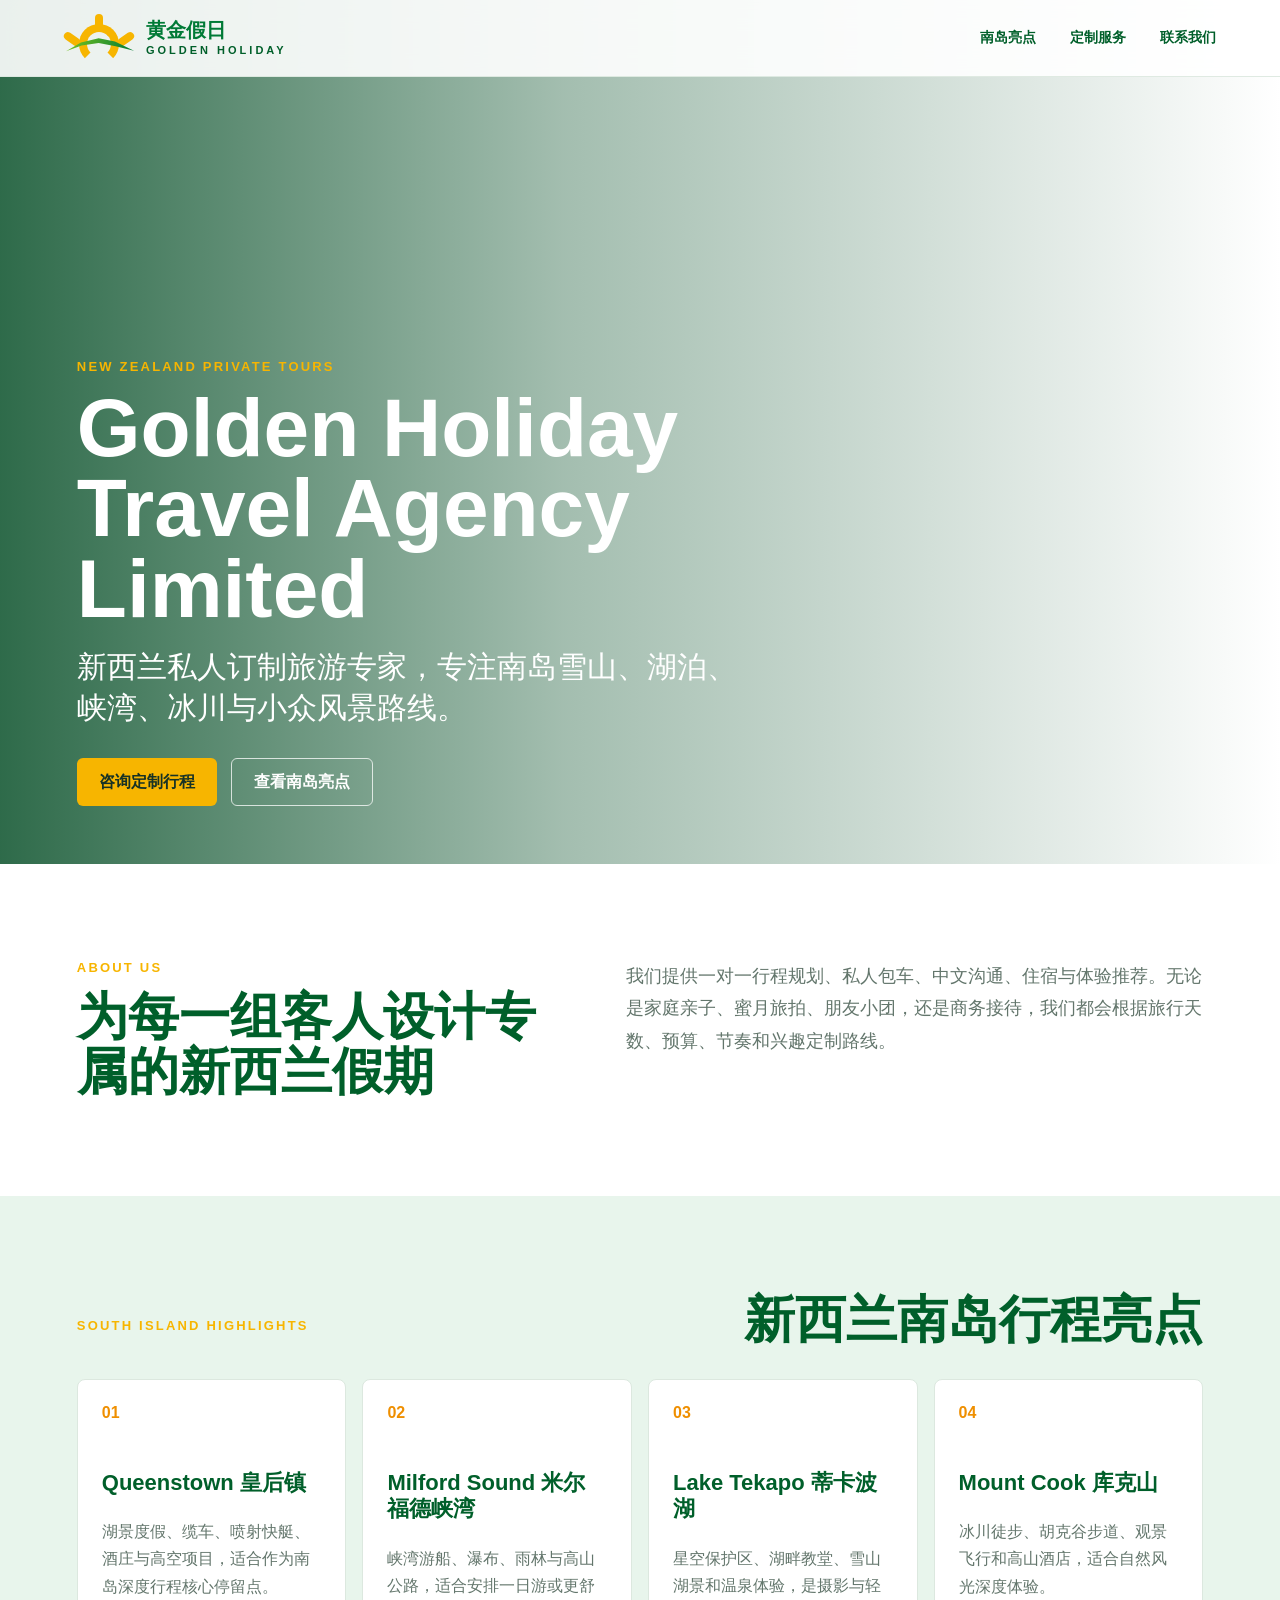
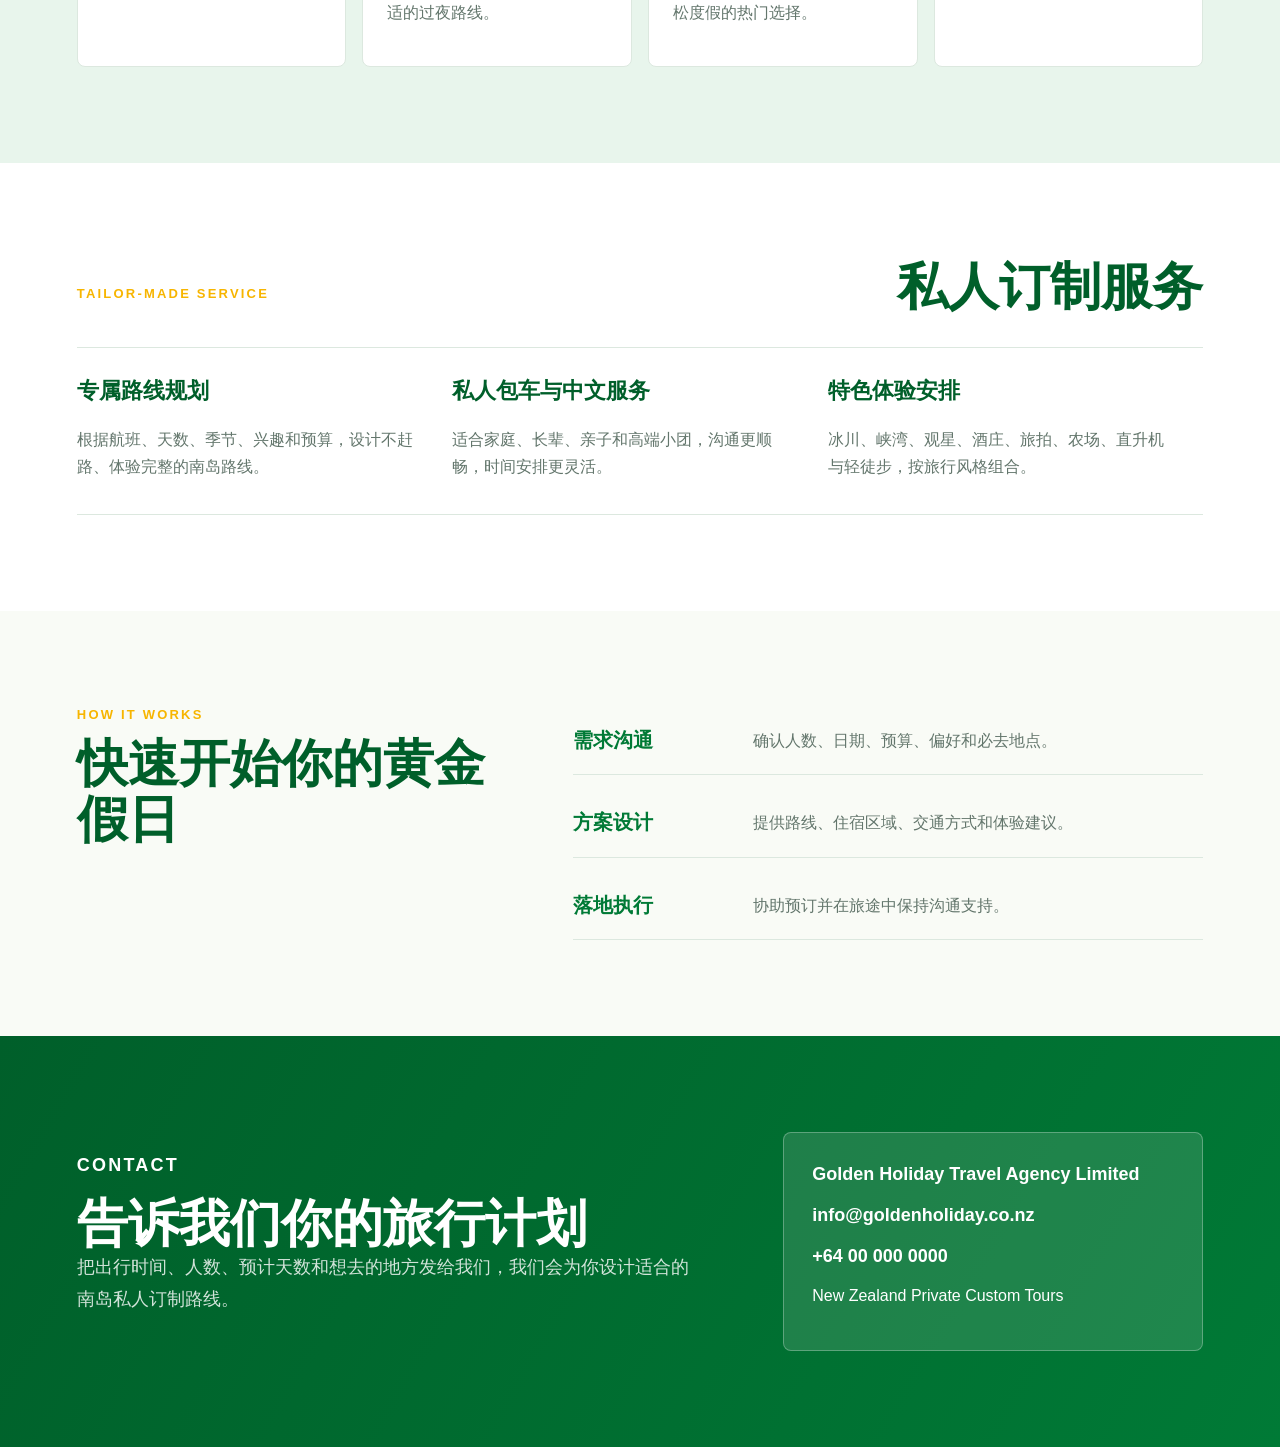
==== index.html @ 21613fe5 "Add Golden Holiday landing page" ====
<!doctype html>
<html lang="zh-CN">
<head>
  <meta charset="utf-8">
  <meta name="viewport" content="width=device-width, initial-scale=1">
  <title>Golden Holiday Travel Agency Limited | 新西兰私人订制旅游</title>
  <meta name="description" content="Golden Holiday Travel Agency Limited 提供新西兰私人订制旅游服务，专注南岛深度行程、家庭度假、蜜月旅拍和高端小团体验。">
  <link rel="preconnect" href="https://images.unsplash.com">
  <link rel="stylesheet" href="styles.css">
</head>
<body>
  <header class="site-header">
    <a class="brand" href="#top" aria-label="Golden Holiday 首页">
      <span class="brand-mark" aria-hidden="true">
        <span class="sun"></span>
        <span class="ray ray-1"></span>
        <span class="ray ray-2"></span>
        <span class="ray ray-3"></span>
        <span class="ridge"></span>
      </span>
      <span>
        <strong>黄金假日</strong>
        <small>Golden Holiday</small>
      </span>
    </a>
    <nav aria-label="主要导航">
      <a href="#routes">南岛亮点</a>
      <a href="#services">定制服务</a>
      <a href="#contact">联系我们</a>
    </nav>
  </header>

  <main id="top">
    <section class="hero">
      <div class="hero-media" role="img" aria-label="新西兰南岛湖泊、雪山和公路风景"></div>
      <div class="hero-copy">
        <p class="eyebrow">New Zealand Private Tours</p>
        <h1>Golden Holiday Travel Agency Limited</h1>
        <p class="lead">新西兰私人订制旅游专家，专注南岛雪山、湖泊、峡湾、冰川与小众风景路线。</p>
        <div class="hero-actions">
          <a class="button primary" href="#contact">咨询定制行程</a>
          <a class="button ghost" href="#routes">查看南岛亮点</a>
        </div>
      </div>
    </section>

    <section class="intro" aria-label="公司简介">
      <div>
        <p class="section-label">About Us</p>
        <h2>为每一组客人设计专属的新西兰假期</h2>
      </div>
      <p>我们提供一对一行程规划、私人包车、中文沟通、住宿与体验推荐。无论是家庭亲子、蜜月旅拍、朋友小团，还是商务接待，我们都会根据旅行天数、预算、节奏和兴趣定制路线。</p>
    </section>

    <section id="routes" class="feature-band">
      <div class="section-heading">
        <p class="section-label">South Island Highlights</p>
        <h2>新西兰南岛行程亮点</h2>
      </div>
      <div class="route-grid">
        <article class="route-card">
          <span>01</span>
          <h3>Queenstown 皇后镇</h3>
          <p>湖景度假、缆车、喷射快艇、酒庄与高空项目，适合作为南岛深度行程核心停留点。</p>
        </article>
        <article class="route-card">
          <span>02</span>
          <h3>Milford Sound 米尔福德峡湾</h3>
          <p>峡湾游船、瀑布、雨林与高山公路，适合安排一日游或更舒适的过夜路线。</p>
        </article>
        <article class="route-card">
          <span>03</span>
          <h3>Lake Tekapo 蒂卡波湖</h3>
          <p>星空保护区、湖畔教堂、雪山湖景和温泉体验，是摄影与轻松度假的热门选择。</p>
        </article>
        <article class="route-card">
          <span>04</span>
          <h3>Mount Cook 库克山</h3>
          <p>冰川徒步、胡克谷步道、观景飞行和高山酒店，适合自然风光深度体验。</p>
        </article>
      </div>
    </section>

    <section id="services" class="services">
      <div class="section-heading">
        <p class="section-label">Tailor-Made Service</p>
        <h2>私人订制服务</h2>
      </div>
      <div class="service-list">
        <div>
          <h3>专属路线规划</h3>
          <p>根据航班、天数、季节、兴趣和预算，设计不赶路、体验完整的南岛路线。</p>
        </div>
        <div>
          <h3>私人包车与中文服务</h3>
          <p>适合家庭、长辈、亲子和高端小团，沟通更顺畅，时间安排更灵活。</p>
        </div>
        <div>
          <h3>特色体验安排</h3>
          <p>冰川、峡湾、观星、酒庄、旅拍、农场、直升机与轻徒步，按旅行风格组合。</p>
        </div>
      </div>
    </section>

    <section class="process" aria-label="定制流程">
      <div class="process-copy">
        <p class="section-label">How It Works</p>
        <h2>快速开始你的黄金假日</h2>
      </div>
      <ol>
        <li><strong>需求沟通</strong><span>确认人数、日期、预算、偏好和必去地点。</span></li>
        <li><strong>方案设计</strong><span>提供路线、住宿区域、交通方式和体验建议。</span></li>
        <li><strong>落地执行</strong><span>协助预订并在旅途中保持沟通支持。</span></li>
      </ol>
    </section>

    <section id="contact" class="contact">
      <div>
        <p class="section-label">Contact</p>
        <h2>告诉我们你的旅行计划</h2>
        <p>把出行时间、人数、预计天数和想去的地方发给我们，我们会为你设计适合的南岛私人订制路线。</p>
      </div>
      <div class="contact-panel">
        <p><strong>Golden Holiday Travel Agency Limited</strong></p>
        <a href="mailto:info@goldenholiday.co.nz">info@goldenholiday.co.nz</a>
        <a href="tel:+64000000000">+64 00 000 0000</a>
        <span>New Zealand Private Custom Tours</span>
      </div>
    </section>
  </main>
</body>
</html>
---- styles.css ----
:root {
  --green: #007a36;
  --green-deep: #005f2a;
  --green-soft: #e8f5ec;
  --gold: #f7b500;
  --gold-deep: #ef8f00;
  --ink: #173225;
  --muted: #63766c;
  --line: #dce8df;
  --paper: #ffffff;
}

* {
  box-sizing: border-box;
}

html {
  scroll-behavior: smooth;
}

body {
  margin: 0;
  color: var(--ink);
  font-family: Arial, "PingFang SC", "Microsoft YaHei", sans-serif;
  background: var(--paper);
}

a {
  color: inherit;
  text-decoration: none;
}

.site-header {
  position: fixed;
  top: 0;
  left: 0;
  right: 0;
  z-index: 10;
  display: flex;
  align-items: center;
  justify-content: space-between;
  gap: 24px;
  padding: 14px clamp(18px, 5vw, 72px);
  background: rgba(255, 255, 255, 0.9);
  border-bottom: 1px solid rgba(220, 232, 223, 0.9);
  backdrop-filter: blur(14px);
}

.brand {
  display: flex;
  align-items: center;
  gap: 12px;
  min-width: 0;
}

.brand strong {
  display: block;
  color: var(--green);
  font-size: 20px;
  line-height: 1;
  white-space: nowrap;
}

.brand small {
  display: block;
  margin-top: 4px;
  color: var(--green-deep);
  font-size: 11px;
  font-weight: 700;
  letter-spacing: 3px;
  text-transform: uppercase;
}

.brand-mark {
  position: relative;
  display: block;
  width: 70px;
  height: 48px;
  flex: 0 0 auto;
}

.sun {
  position: absolute;
  left: 15px;
  top: 10px;
  width: 40px;
  height: 40px;
  border: 8px solid var(--gold);
  border-bottom-color: transparent;
  border-radius: 50%;
}

.ray {
  position: absolute;
  width: 8px;
  height: 18px;
  background: var(--gold);
  border-radius: 999px;
}

.ray-1 {
  left: 31px;
  top: 0;
}

.ray-2 {
  left: 4px;
  top: 16px;
  transform: rotate(-55deg);
}

.ray-3 {
  right: 4px;
  top: 16px;
  transform: rotate(55deg);
}

.ridge {
  position: absolute;
  left: 2px;
  right: 0;
  bottom: 9px;
  height: 18px;
  background: linear-gradient(105deg, #7bc51f, var(--green));
  clip-path: polygon(0 90%, 22% 42%, 48% 18%, 72% 36%, 100% 88%, 73% 62%, 48% 45%, 23% 58%);
}

nav {
  display: flex;
  align-items: center;
  gap: clamp(12px, 3vw, 34px);
  color: var(--green-deep);
  font-size: 14px;
  font-weight: 700;
}

.hero {
  position: relative;
  min-height: 96vh;
  display: grid;
  align-items: end;
  padding: 120px clamp(20px, 6vw, 80px) 58px;
  overflow: hidden;
}

.hero-media {
  position: absolute;
  inset: 0;
  background:
    linear-gradient(90deg, rgba(0, 74, 34, 0.82), rgba(0, 74, 34, 0.36) 44%, rgba(255, 255, 255, 0.05)),
    url("https://images.unsplash.com/photo-1507699622108-4be3abd695ad?auto=format&fit=crop&w=2200&q=85") center / cover;
}

.hero-copy {
  position: relative;
  max-width: 760px;
  color: #fff;
}

.eyebrow,
.section-label {
  margin: 0 0 14px;
  color: var(--gold);
  font-size: 13px;
  font-weight: 800;
  letter-spacing: 2.2px;
  text-transform: uppercase;
}

h1,
h2,
h3,
p {
  margin-top: 0;
}

h1 {
  max-width: 720px;
  margin-bottom: 18px;
  font-size: clamp(42px, 7vw, 82px);
  line-height: 0.98;
}

.lead {
  max-width: 660px;
  margin-bottom: 30px;
  font-size: clamp(20px, 2.6vw, 30px);
  line-height: 1.35;
}

.hero-actions {
  display: flex;
  flex-wrap: wrap;
  gap: 14px;
}

.button {
  display: inline-flex;
  align-items: center;
  justify-content: center;
  min-height: 48px;
  padding: 0 22px;
  border-radius: 6px;
  font-weight: 800;
}

.button.primary {
  background: var(--gold);
  color: #173225;
}

.button.ghost {
  color: #fff;
  border: 1px solid rgba(255, 255, 255, 0.75);
}

.intro,
.feature-band,
.services,
.process,
.contact {
  padding: clamp(54px, 8vw, 96px) clamp(20px, 6vw, 80px);
}

.intro {
  display: grid;
  grid-template-columns: minmax(260px, 0.9fr) minmax(280px, 1.1fr);
  gap: clamp(28px, 6vw, 80px);
  align-items: start;
}

h2 {
  margin-bottom: 0;
  color: var(--green-deep);
  font-size: clamp(30px, 4vw, 52px);
  line-height: 1.08;
}

.intro p:last-child,
.contact p {
  color: var(--muted);
  font-size: 18px;
  line-height: 1.8;
}

.feature-band {
  background: var(--green-soft);
}

.section-heading {
  display: flex;
  justify-content: space-between;
  align-items: end;
  gap: 24px;
  margin-bottom: 32px;
}

.route-grid {
  display: grid;
  grid-template-columns: repeat(4, minmax(0, 1fr));
  gap: 16px;
}

.route-card {
  min-height: 280px;
  padding: 24px;
  border: 1px solid var(--line);
  border-radius: 8px;
  background: #fff;
}

.route-card span {
  display: inline-block;
  margin-bottom: 48px;
  color: var(--gold-deep);
  font-weight: 900;
}

.route-card h3,
.service-list h3 {
  color: var(--green-deep);
  font-size: 22px;
  line-height: 1.2;
}

.route-card p,
.service-list p,
.process span {
  color: var(--muted);
  line-height: 1.7;
}

.service-list {
  display: grid;
  grid-template-columns: repeat(3, minmax(0, 1fr));
  border-top: 1px solid var(--line);
}

.service-list > div {
  padding: 30px 28px 18px 0;
  border-bottom: 1px solid var(--line);
}

.process {
  display: grid;
  grid-template-columns: 0.8fr 1.2fr;
  gap: clamp(28px, 6vw, 80px);
  background: #f9fbf6;
}

.process ol {
  display: grid;
  gap: 14px;
  margin: 0;
  padding: 0;
  list-style: none;
}

.process li {
  display: grid;
  grid-template-columns: 160px 1fr;
  gap: 20px;
  padding: 20px 0;
  border-bottom: 1px solid var(--line);
}

.process strong {
  color: var(--green);
  font-size: 20px;
}

.contact {
  display: grid;
  grid-template-columns: 1fr minmax(280px, 420px);
  gap: clamp(28px, 6vw, 80px);
  align-items: center;
  color: #fff;
  background: linear-gradient(120deg, var(--green-deep), var(--green));
}

.contact h2,
.contact .section-label {
  color: #fff;
}

.contact p {
  color: rgba(255, 255, 255, 0.82);
}

.contact-panel {
  padding: 28px;
  border-radius: 8px;
  background: rgba(255, 255, 255, 0.12);
  border: 1px solid rgba(255, 255, 255, 0.28);
}

.contact-panel p,
.contact-panel a,
.contact-panel span {
  display: block;
  margin-bottom: 14px;
  color: #fff;
  line-height: 1.5;
}

.contact-panel a {
  font-size: 18px;
  font-weight: 800;
}

@media (max-width: 900px) {
  .site-header {
    align-items: flex-start;
  }

  nav {
    padding-top: 8px;
    font-size: 13px;
  }

  .intro,
  .process,
  .contact {
    grid-template-columns: 1fr;
  }

  .route-grid,
  .service-list {
    grid-template-columns: repeat(2, minmax(0, 1fr));
  }
}

@media (max-width: 640px) {
  .site-header {
    position: absolute;
    flex-direction: column;
    padding: 14px 18px;
  }

  nav {
    width: 100%;
    justify-content: space-between;
    gap: 8px;
  }

  .brand-mark {
    width: 58px;
    height: 42px;
  }

  .hero {
    min-height: 92vh;
    padding: 150px 20px 42px;
  }

  .hero-media {
    background-position: 58% center;
  }

  .route-grid,
  .service-list {
    grid-template-columns: 1fr;
  }

  .section-heading {
    display: block;
  }

  .route-card {
    min-height: 220px;
  }

  .route-card span {
    margin-bottom: 28px;
  }

  .process li {
    grid-template-columns: 1fr;
    gap: 8px;
  }
}
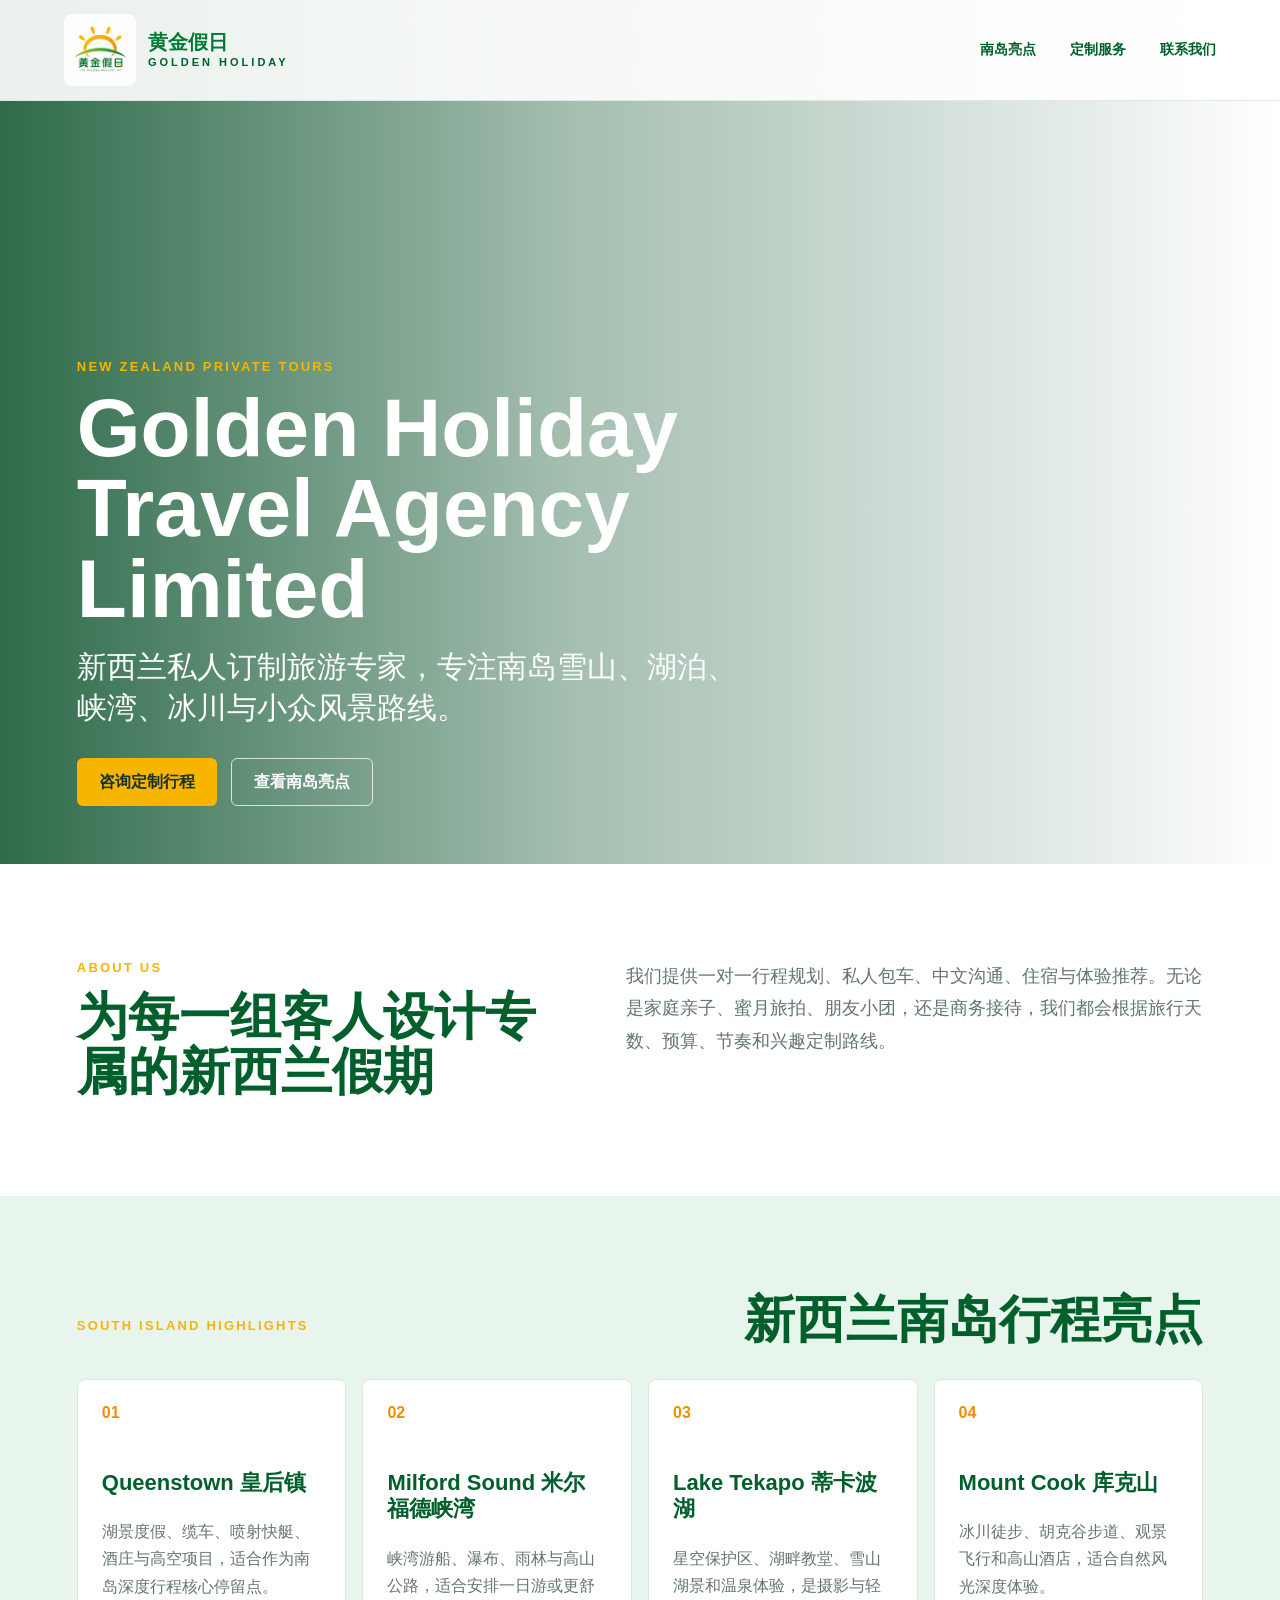
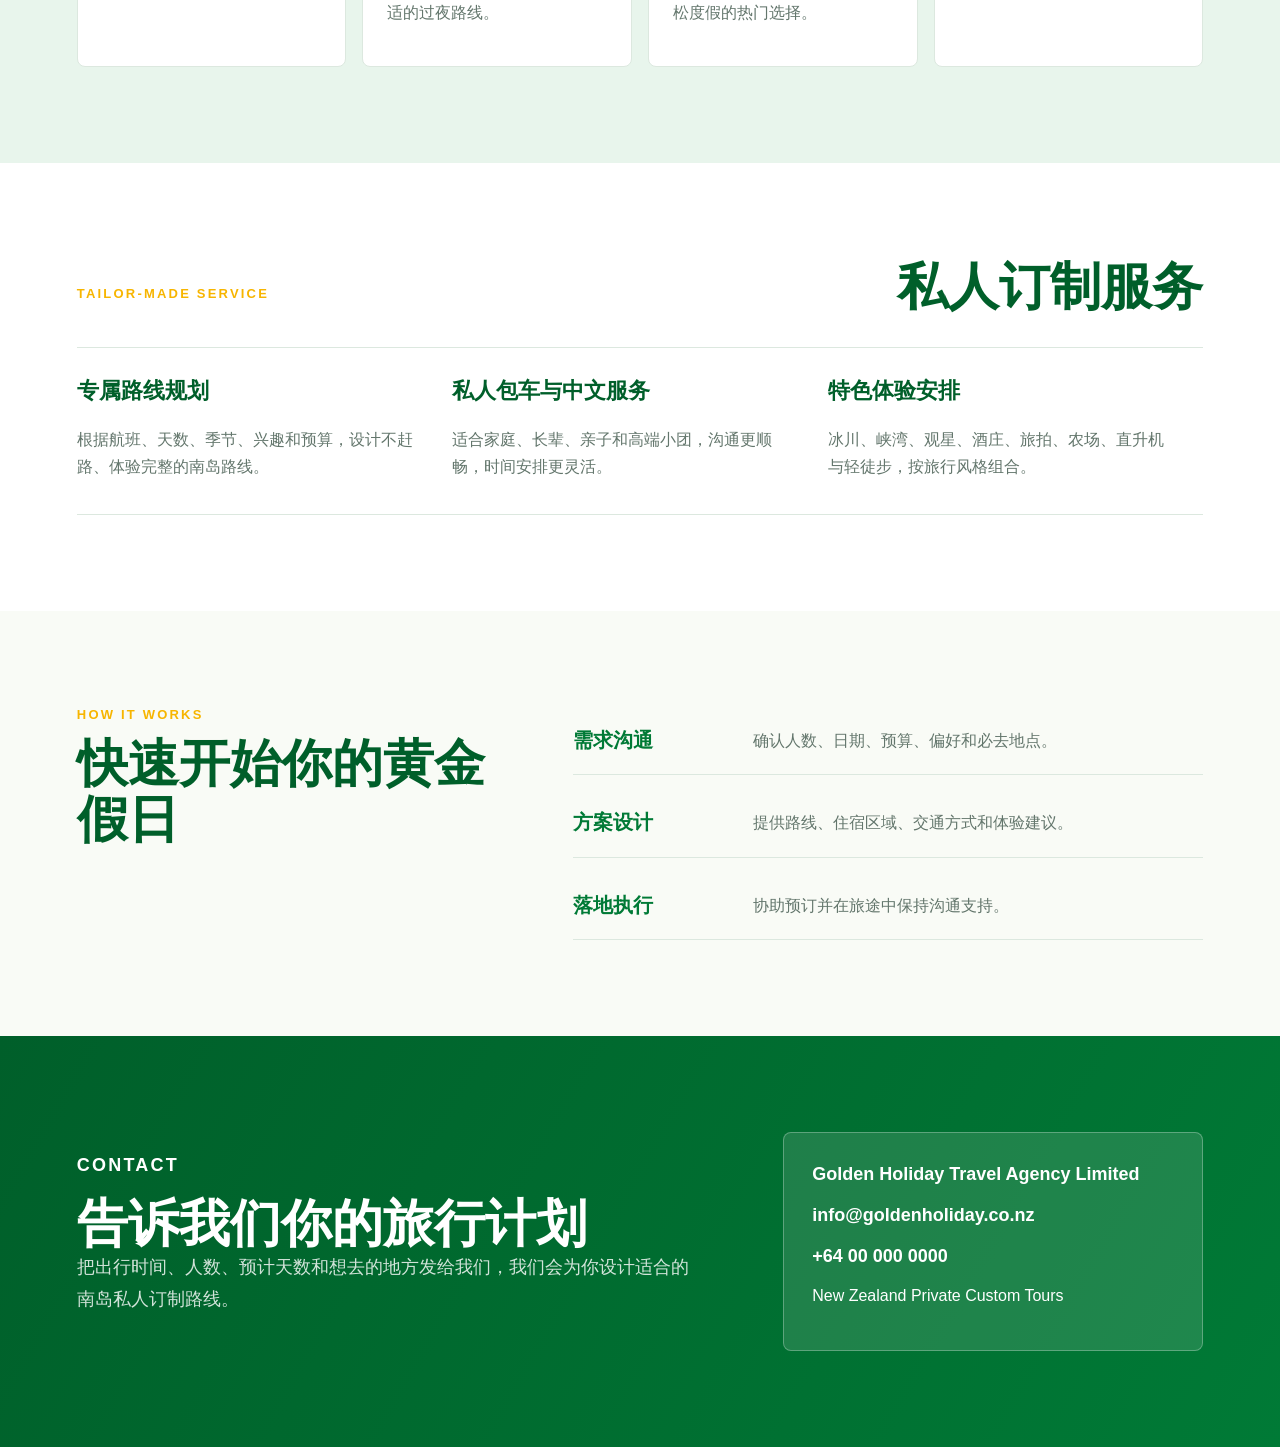
==== commit 5a69c13e: "Use provided Golden Holiday logo" ====
--- a/index.html
+++ b/index.html
@@ -11,13 +11,7 @@
 <body>
   <header class="site-header">
     <a class="brand" href="#top" aria-label="Golden Holiday 首页">
-      <span class="brand-mark" aria-hidden="true">
-        <span class="sun"></span>
-        <span class="ray ray-1"></span>
-        <span class="ray ray-2"></span>
-        <span class="ray ray-3"></span>
-        <span class="ridge"></span>
-      </span>
+      <img class="brand-logo" src="assets/golden-holiday-logo.png" alt="Golden Holiday 黄金假日 logo">
       <span>
         <strong>黄金假日</strong>
         <small>Golden Holiday</small>
--- a/styles.css
+++ b/styles.css
@@ -71,58 +71,13 @@
   text-transform: uppercase;
 }
 
-.brand-mark {
-  position: relative;
+.brand-logo {
   display: block;
-  width: 70px;
-  height: 48px;
+  width: 72px;
+  height: 72px;
   flex: 0 0 auto;
-}
-
-.sun {
-  position: absolute;
-  left: 15px;
-  top: 10px;
-  width: 40px;
-  height: 40px;
-  border: 8px solid var(--gold);
-  border-bottom-color: transparent;
-  border-radius: 50%;
-}
-
-.ray {
-  position: absolute;
-  width: 8px;
-  height: 18px;
-  background: var(--gold);
-  border-radius: 999px;
-}
-
-.ray-1 {
-  left: 31px;
-  top: 0;
-}
-
-.ray-2 {
-  left: 4px;
-  top: 16px;
-  transform: rotate(-55deg);
-}
-
-.ray-3 {
-  right: 4px;
-  top: 16px;
-  transform: rotate(55deg);
-}
-
-.ridge {
-  position: absolute;
-  left: 2px;
-  right: 0;
-  bottom: 9px;
-  height: 18px;
-  background: linear-gradient(105deg, #7bc51f, var(--green));
-  clip-path: polygon(0 90%, 22% 42%, 48% 18%, 72% 36%, 100% 88%, 73% 62%, 48% 45%, 23% 58%);
+  object-fit: contain;
+  border-radius: 8px;
 }
 
 nav {
@@ -403,9 +358,9 @@
     gap: 8px;
   }
 
-  .brand-mark {
-    width: 58px;
-    height: 42px;
+  .brand-logo {
+    width: 60px;
+    height: 60px;
   }
 
   .hero {
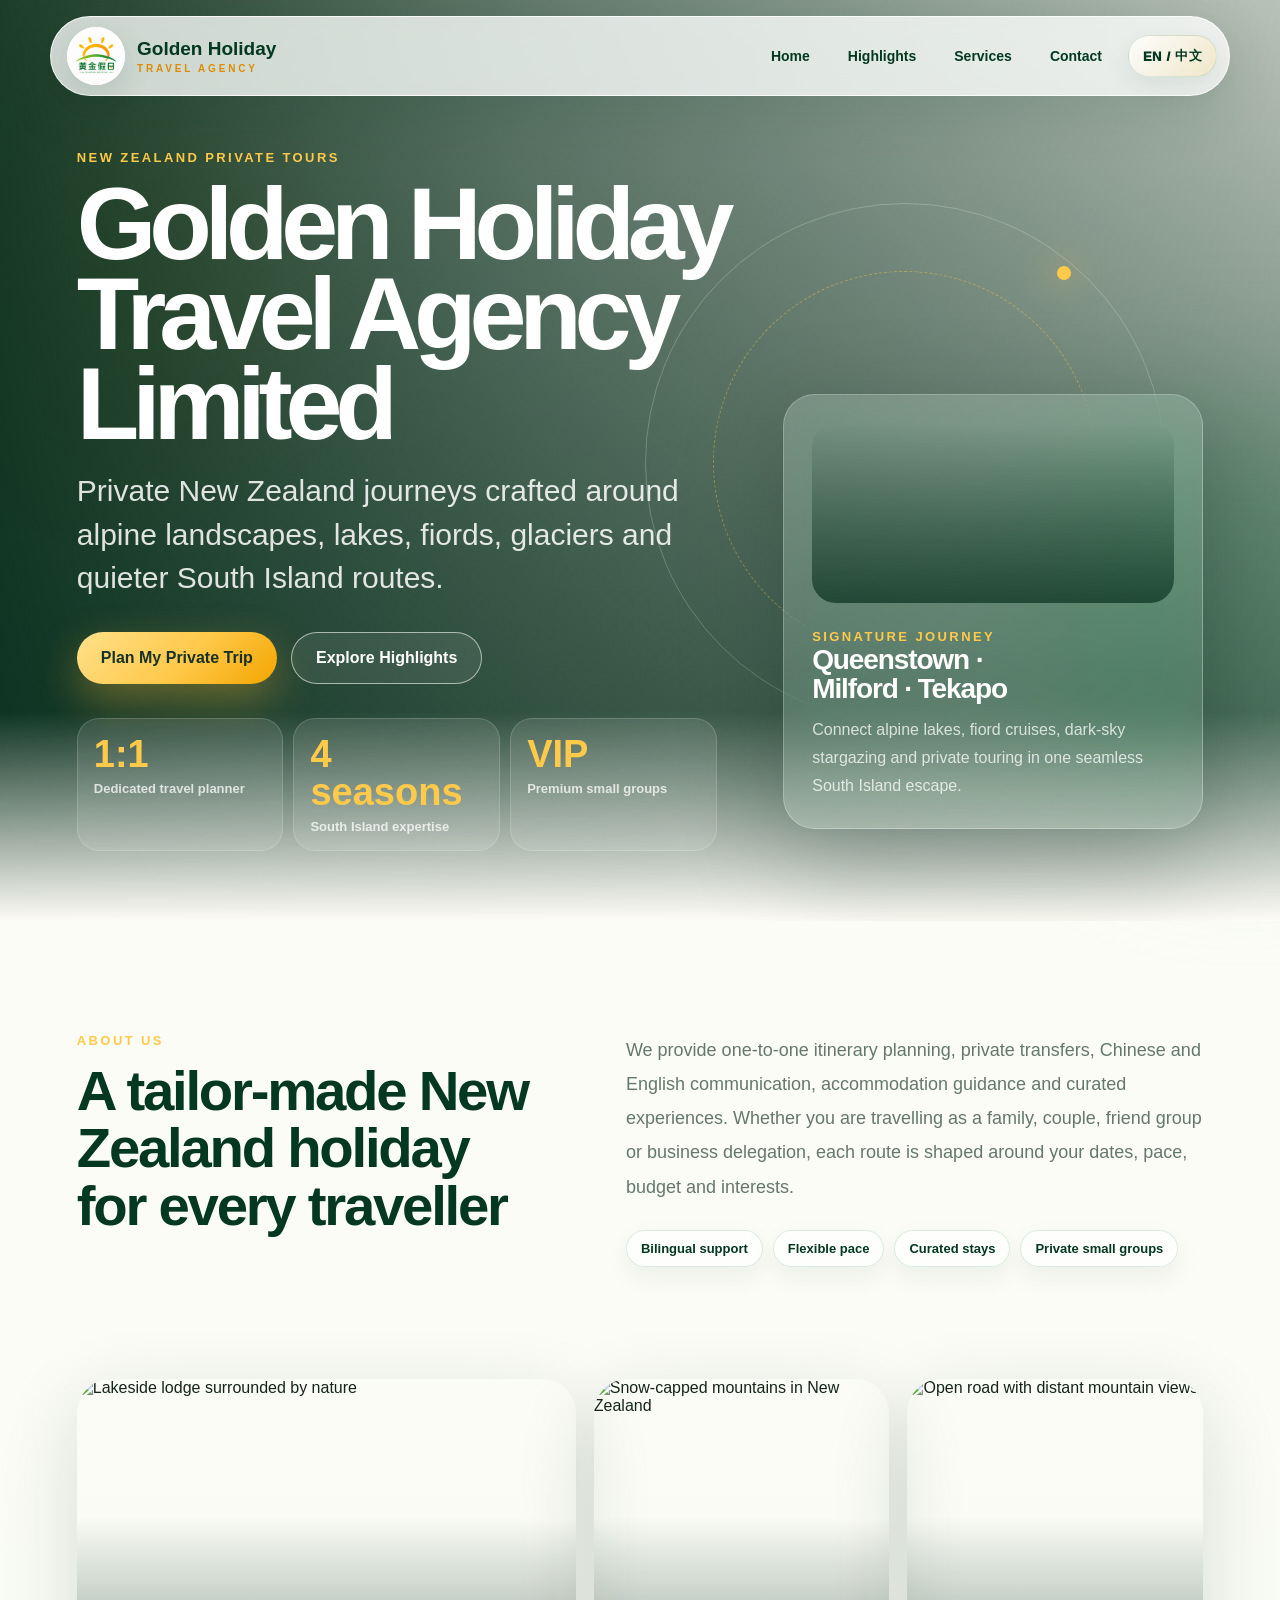
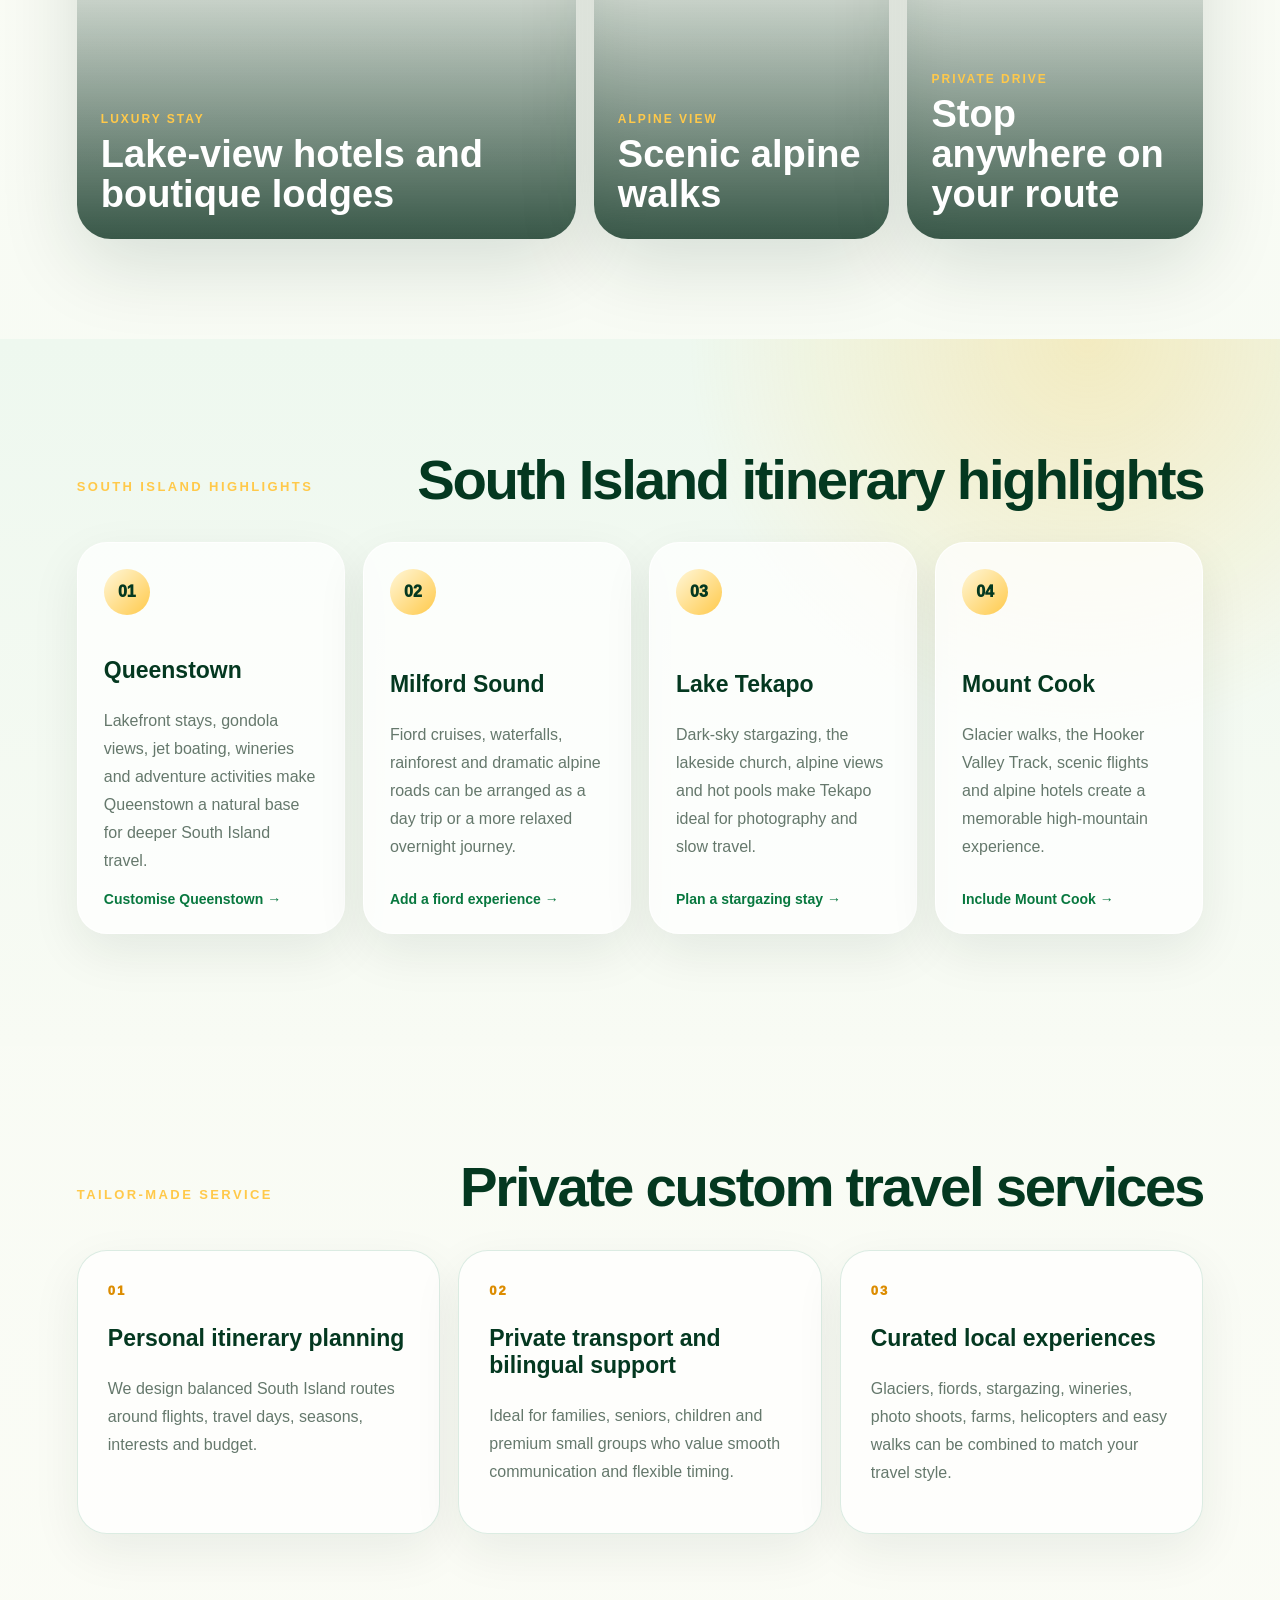
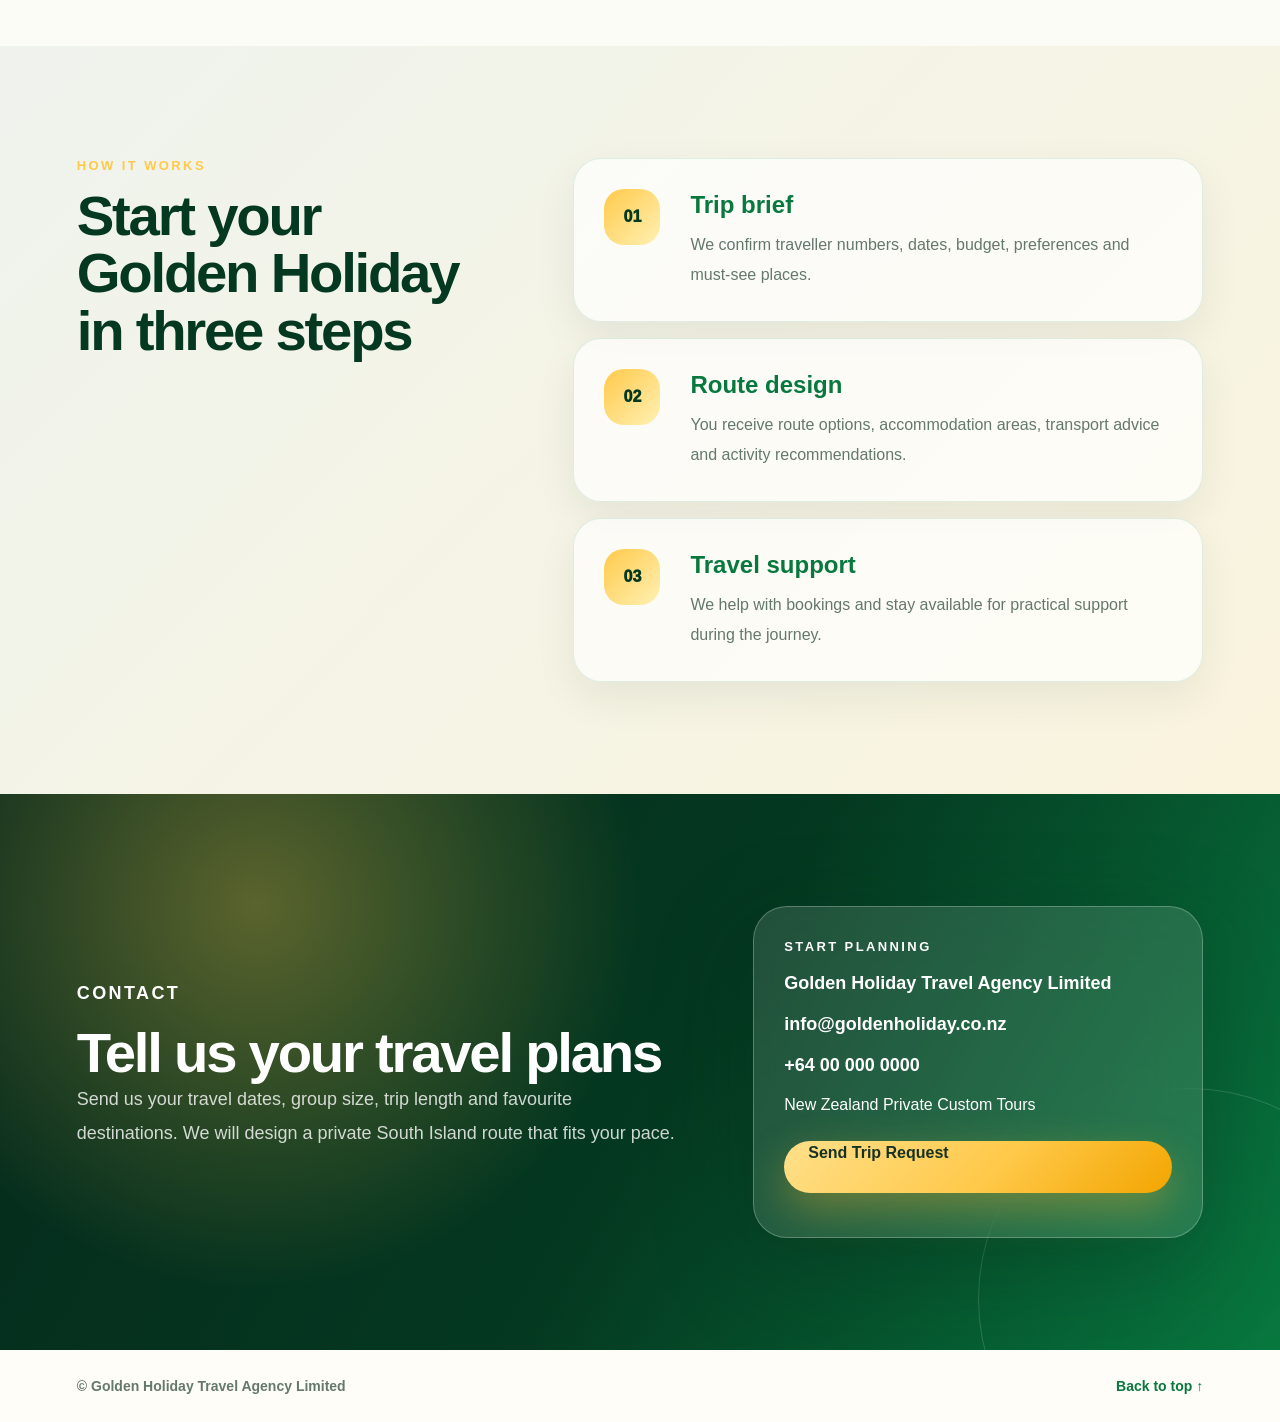
==== commit 21278205: "update: “全面更新" ====
--- a/index.html
+++ b/index.html
@@ -3,124 +3,194 @@
 <head>
   <meta charset="utf-8">
   <meta name="viewport" content="width=device-width, initial-scale=1">
-  <title>Golden Holiday Travel Agency Limited | 新西兰私人订制旅游</title>
-  <meta name="description" content="Golden Holiday Travel Agency Limited 提供新西兰私人订制旅游服务，专注南岛深度行程、家庭度假、蜜月旅拍和高端小团体验。">
+  <title data-i18n="meta.title">Golden Holiday Travel Agency Limited | 新西兰私人订制旅游</title>
+  <meta name="description" content="Golden Holiday Travel Agency Limited 提供新西兰私人订制旅游服务，专注南岛深度行程、家庭度假、蜜月旅拍和高端小团体验。" data-i18n-attr="content:meta.description">
   <link rel="preconnect" href="https://images.unsplash.com">
   <link rel="stylesheet" href="styles.css">
+  <script src="content.js" defer></script>
+  <script src="script.js" defer></script>
 </head>
 <body>
+  <div class="ambient ambient-one" aria-hidden="true"></div>
+  <div class="ambient ambient-two" aria-hidden="true"></div>
+
   <header class="site-header">
-    <a class="brand" href="#top" aria-label="Golden Holiday 首页">
-      <img class="brand-logo" src="assets/golden-holiday-logo.png" alt="Golden Holiday 黄金假日 logo">
+    <a class="brand" href="#top" aria-label="Golden Holiday 首页" data-i18n-attr="aria-label:brand.aria">
+      <img class="brand-logo" src="assets/golden-holiday-logo.png" alt="Golden Holiday 黄金假日 logo" data-media="logo" data-i18n-attr="alt:brand.logoAlt">
       <span>
-        <strong>黄金假日</strong>
-        <small>Golden Holiday</small>
+        <strong data-i18n="brand.nameZh">黄金假日</strong>
+        <small data-i18n="brand.nameEn">Golden Holiday</small>
       </span>
     </a>
-    <nav aria-label="主要导航">
-      <a href="#routes">南岛亮点</a>
-      <a href="#services">定制服务</a>
-      <a href="#contact">联系我们</a>
-    </nav>
+    <div class="header-actions">
+      <nav aria-label="主要导航" data-i18n-attr="aria-label:nav.aria">
+        <a href="#top" data-i18n="nav.home">首页</a>
+        <a href="#routes" data-i18n="nav.routes">南岛亮点</a>
+        <a href="#services" data-i18n="nav.services">定制服务</a>
+        <a href="#contact" data-i18n="nav.contact">联系我们</a>
+      </nav>
+      <button class="language-toggle" type="button" data-lang-toggle aria-label="Switch to English" data-i18n-attr="aria-label:language.toggleAria">
+        <span data-lang-current>中文</span>
+        <span aria-hidden="true">/</span>
+        <span data-lang-next>EN</span>
+      </button>
+    </div>
   </header>
 
   <main id="top">
     <section class="hero">
-      <div class="hero-media" role="img" aria-label="新西兰南岛湖泊、雪山和公路风景"></div>
+      <div class="hero-media" role="img" aria-label="新西兰南岛湖泊、雪山和公路风景" data-i18n-attr="aria-label:hero.mediaLabel"></div>
+      <div class="hero-orbit" aria-hidden="true"></div>
       <div class="hero-copy">
-        <p class="eyebrow">New Zealand Private Tours</p>
-        <h1>Golden Holiday Travel Agency Limited</h1>
-        <p class="lead">新西兰私人订制旅游专家，专注南岛雪山、湖泊、峡湾、冰川与小众风景路线。</p>
+        <p class="eyebrow" data-i18n="hero.eyebrow">New Zealand Private Tours</p>
+        <h1 data-i18n="hero.title">Golden Holiday Travel Agency Limited</h1>
+        <p class="lead" data-i18n="hero.lead">新西兰私人订制旅游专家，专注南岛雪山、湖泊、峡湾、冰川与小众风景路线。</p>
         <div class="hero-actions">
-          <a class="button primary" href="#contact">咨询定制行程</a>
-          <a class="button ghost" href="#routes">查看南岛亮点</a>
+          <a class="button primary" href="#contact" data-i18n="hero.primaryCta">咨询定制行程</a>
+          <a class="button ghost" href="#routes" data-i18n="hero.secondaryCta">查看南岛亮点</a>
+        </div>
+        <div class="hero-stats" aria-label="服务亮点数据" data-i18n-attr="aria-label:hero.statsLabel">
+          <div><strong data-i18n="hero.stats.0.value">1:1</strong><span data-i18n="hero.stats.0.label">专属行程顾问</span></div>
+          <div><strong data-i18n="hero.stats.1.value">4季</strong><span data-i18n="hero.stats.1.label">南岛深度玩法</span></div>
+          <div><strong data-i18n="hero.stats.2.value">VIP</strong><span data-i18n="hero.stats.2.label">高端小团体验</span></div>
+        </div>
+      </div>
+      <aside class="glass-card hero-card" aria-label="推荐路线卡片" data-i18n-attr="aria-label:hero.cardAria">
+        <span class="card-kicker" data-i18n="hero.cardKicker">Signature Journey</span>
+        <h2 data-i18n="hero.cardTitle">Queenstown · Milford · Tekapo</h2>
+        <p data-i18n="hero.cardText">雪山湖泊、峡湾游船、暗夜星空与私享包车，一次串联南岛经典与小众秘境。</p>
+      </aside>
+    </section>
+
+    <section class="intro" aria-label="公司简介" data-i18n-attr="aria-label:intro.aria">
+      <div>
+        <p class="section-label" data-i18n="intro.label">About Us</p>
+        <h2 data-i18n="intro.title">为每一组客人设计专属的新西兰假期</h2>
+      </div>
+      <div class="intro-copy">
+        <p data-i18n="intro.text">我们提供一对一行程规划、私人包车、中文沟通、住宿与体验推荐。无论是家庭亲子、蜜月旅拍、朋友小团，还是商务接待，我们都会根据旅行天数、预算、节奏和兴趣定制路线。</p>
+        <div class="trust-strip" aria-label="服务承诺" data-i18n-attr="aria-label:intro.trustAria">
+          <span data-i18n="intro.trust.0">中文沟通</span>
+          <span data-i18n="intro.trust.1">弹性节奏</span>
+          <span data-i18n="intro.trust.2">精选住宿</span>
+          <span data-i18n="intro.trust.3">私密小团</span>
         </div>
       </div>
     </section>
 
-    <section class="intro" aria-label="公司简介">
-      <div>
-        <p class="section-label">About Us</p>
-        <h2>为每一组客人设计专属的新西兰假期</h2>
-      </div>
-      <p>我们提供一对一行程规划、私人包车、中文沟通、住宿与体验推荐。无论是家庭亲子、蜜月旅拍、朋友小团，还是商务接待，我们都会根据旅行天数、预算、节奏和兴趣定制路线。</p>
+    <section class="showcase" aria-label="精选旅行体验" data-i18n-attr="aria-label:showcase.aria">
+      <article class="showcase-card large">
+        <img src="https://images.unsplash.com/photo-1500530855697-b586d89ba3ee?auto=format&fit=crop&w=1200&q=85" alt="湖边度假屋与自然风景" data-media="showcase1" data-i18n-attr="alt:showcase.items.0.alt">
+        <div>
+          <span data-i18n="showcase.items.0.label">Luxury Stay</span>
+          <h3 data-i18n="showcase.items.0.title">湖景酒店与精品 Lodge</h3>
+        </div>
+      </article>
+      <article class="showcase-card">
+        <img src="https://images.unsplash.com/photo-1464822759023-fed622ff2c3b?auto=format&fit=crop&w=900&q=85" alt="新西兰雪山风景" data-media="showcase2" data-i18n-attr="alt:showcase.items.1.alt">
+        <div>
+          <span data-i18n="showcase.items.1.label">Alpine View</span>
+          <h3 data-i18n="showcase.items.1.title">雪山轻徒步</h3>
+        </div>
+      </article>
+      <article class="showcase-card">
+        <img src="https://images.unsplash.com/photo-1500534314209-a25ddb2bd429?auto=format&fit=crop&w=900&q=85" alt="旅行公路和远方山景" data-media="showcase3" data-i18n-attr="alt:showcase.items.2.alt">
+        <div>
+          <span data-i18n="showcase.items.2.label">Private Drive</span>
+          <h3 data-i18n="showcase.items.2.title">包车自由停靠</h3>
+        </div>
+      </article>
     </section>
 
     <section id="routes" class="feature-band">
       <div class="section-heading">
-        <p class="section-label">South Island Highlights</p>
-        <h2>新西兰南岛行程亮点</h2>
+        <p class="section-label" data-i18n="routes.label">South Island Highlights</p>
+        <h2 data-i18n="routes.title">新西兰南岛行程亮点</h2>
       </div>
       <div class="route-grid">
         <article class="route-card">
           <span>01</span>
-          <h3>Queenstown 皇后镇</h3>
-          <p>湖景度假、缆车、喷射快艇、酒庄与高空项目，适合作为南岛深度行程核心停留点。</p>
+          <h3 data-i18n="routes.items.0.title">Queenstown 皇后镇</h3>
+          <p data-i18n="routes.items.0.text">湖景度假、缆车、喷射快艇、酒庄与高空项目，适合作为南岛深度行程核心停留点。</p>
+          <a href="#contact" data-i18n="routes.items.0.cta">定制皇后镇路线</a>
         </article>
         <article class="route-card">
           <span>02</span>
-          <h3>Milford Sound 米尔福德峡湾</h3>
-          <p>峡湾游船、瀑布、雨林与高山公路，适合安排一日游或更舒适的过夜路线。</p>
+          <h3 data-i18n="routes.items.1.title">Milford Sound 米尔福德峡湾</h3>
+          <p data-i18n="routes.items.1.text">峡湾游船、瀑布、雨林与高山公路，适合安排一日游或更舒适的过夜路线。</p>
+          <a href="#contact" data-i18n="routes.items.1.cta">安排峡湾体验</a>
         </article>
         <article class="route-card">
           <span>03</span>
-          <h3>Lake Tekapo 蒂卡波湖</h3>
-          <p>星空保护区、湖畔教堂、雪山湖景和温泉体验，是摄影与轻松度假的热门选择。</p>
+          <h3 data-i18n="routes.items.2.title">Lake Tekapo 蒂卡波湖</h3>
+          <p data-i18n="routes.items.2.text">星空保护区、湖畔教堂、雪山湖景和温泉体验，是摄影与轻松度假的热门选择。</p>
+          <a href="#contact" data-i18n="routes.items.2.cta">规划观星假期</a>
         </article>
         <article class="route-card">
           <span>04</span>
-          <h3>Mount Cook 库克山</h3>
-          <p>冰川徒步、胡克谷步道、观景飞行和高山酒店，适合自然风光深度体验。</p>
+          <h3 data-i18n="routes.items.3.title">Mount Cook 库克山</h3>
+          <p data-i18n="routes.items.3.text">冰川徒步、胡克谷步道、观景飞行和高山酒店，适合自然风光深度体验。</p>
+          <a href="#contact" data-i18n="routes.items.3.cta">加入库克山</a>
         </article>
       </div>
     </section>
 
     <section id="services" class="services">
       <div class="section-heading">
-        <p class="section-label">Tailor-Made Service</p>
-        <h2>私人订制服务</h2>
+        <p class="section-label" data-i18n="services.label">Tailor-Made Service</p>
+        <h2 data-i18n="services.title">私人订制服务</h2>
       </div>
       <div class="service-list">
         <div>
-          <h3>专属路线规划</h3>
-          <p>根据航班、天数、季节、兴趣和预算，设计不赶路、体验完整的南岛路线。</p>
+          <span>01</span>
+          <h3 data-i18n="services.items.0.title">专属路线规划</h3>
+          <p data-i18n="services.items.0.text">根据航班、天数、季节、兴趣和预算，设计不赶路、体验完整的南岛路线。</p>
         </div>
         <div>
-          <h3>私人包车与中文服务</h3>
-          <p>适合家庭、长辈、亲子和高端小团，沟通更顺畅，时间安排更灵活。</p>
+          <span>02</span>
+          <h3 data-i18n="services.items.1.title">私人包车与中文服务</h3>
+          <p data-i18n="services.items.1.text">适合家庭、长辈、亲子和高端小团，沟通更顺畅，时间安排更灵活。</p>
         </div>
         <div>
-          <h3>特色体验安排</h3>
-          <p>冰川、峡湾、观星、酒庄、旅拍、农场、直升机与轻徒步，按旅行风格组合。</p>
+          <span>03</span>
+          <h3 data-i18n="services.items.2.title">特色体验安排</h3>
+          <p data-i18n="services.items.2.text">冰川、峡湾、观星、酒庄、旅拍、农场、直升机与轻徒步，按旅行风格组合。</p>
         </div>
       </div>
     </section>
 
-    <section class="process" aria-label="定制流程">
+    <section class="process" aria-label="定制流程" data-i18n-attr="aria-label:process.aria">
       <div class="process-copy">
-        <p class="section-label">How It Works</p>
-        <h2>快速开始你的黄金假日</h2>
+        <p class="section-label" data-i18n="process.label">How It Works</p>
+        <h2 data-i18n="process.title">快速开始你的黄金假日</h2>
       </div>
       <ol>
-        <li><strong>需求沟通</strong><span>确认人数、日期、预算、偏好和必去地点。</span></li>
-        <li><strong>方案设计</strong><span>提供路线、住宿区域、交通方式和体验建议。</span></li>
-        <li><strong>落地执行</strong><span>协助预订并在旅途中保持沟通支持。</span></li>
+        <li><div><strong data-i18n="process.items.0.title">需求沟通</strong><span data-i18n="process.items.0.text">确认人数、日期、预算、偏好和必去地点。</span></div></li>
+        <li><div><strong data-i18n="process.items.1.title">方案设计</strong><span data-i18n="process.items.1.text">提供路线、住宿区域、交通方式和体验建议。</span></div></li>
+        <li><div><strong data-i18n="process.items.2.title">落地执行</strong><span data-i18n="process.items.2.text">协助预订并在旅途中保持沟通支持。</span></div></li>
       </ol>
     </section>
 
     <section id="contact" class="contact">
       <div>
-        <p class="section-label">Contact</p>
-        <h2>告诉我们你的旅行计划</h2>
-        <p>把出行时间、人数、预计天数和想去的地方发给我们，我们会为你设计适合的南岛私人订制路线。</p>
+        <p class="section-label" data-i18n="contact.label">Contact</p>
+        <h2 data-i18n="contact.title">告诉我们你的旅行计划</h2>
+        <p data-i18n="contact.text">把出行时间、人数、预计天数和想去的地方发给我们，我们会为你设计适合的南岛私人订制路线。</p>
       </div>
       <div class="contact-panel">
+        <span class="card-kicker" data-i18n="contact.kicker">Start Planning</span>
         <p><strong>Golden Holiday Travel Agency Limited</strong></p>
         <a href="mailto:info@goldenholiday.co.nz">info@goldenholiday.co.nz</a>
         <a href="tel:+64000000000">+64 00 000 0000</a>
-        <span>New Zealand Private Custom Tours</span>
+        <span data-i18n="contact.tagline">New Zealand Private Custom Tours</span>
+        <a class="button primary contact-button" href="mailto:info@goldenholiday.co.nz?subject=Golden%20Holiday%20私人订制行程咨询" data-i18n="contact.cta" data-i18n-attr="href:contact.mailto">发送行程需求</a>
       </div>
     </section>
   </main>
+
+  <footer class="site-footer">
+    <span data-i18n="footer.copy">© Golden Holiday Travel Agency Limited</span>
+    <a href="#top" data-i18n="footer.top">Back to top ↑</a>
+  </footer>
 </body>
 </html>
--- a/styles.css
+++ b/styles.css
@@ -1,13 +1,20 @@
 :root {
-  --green: #007a36;
-  --green-deep: #005f2a;
-  --green-soft: #e8f5ec;
-  --gold: #f7b500;
-  --gold-deep: #ef8f00;
-  --ink: #173225;
-  --muted: #63766c;
-  --line: #dce8df;
-  --paper: #ffffff;
+  --green: #08783f;
+  --green-deep: #043820;
+  --green-dark: #062a1c;
+  --green-soft: #eef8ef;
+  --gold: #ffc94a;
+  --gold-deep: #dc8c00;
+  --cream: #fff8e8;
+  --ink: #14251b;
+  --muted: #65786c;
+  --line: rgba(8, 120, 63, 0.14);
+  --paper: #fffdf7;
+  --white: #ffffff;
+  --shadow: 0 24px 80px rgba(7, 42, 28, 0.14);
+  --shadow-strong: 0 30px 100px rgba(2, 34, 20, 0.28);
+  --hero-image: url("https://images.unsplash.com/photo-1507699622108-4be3abd695ad?auto=format&fit=crop&w=2400&q=88");
+  --hero-card-image: url("https://images.unsplash.com/photo-1465056836041-7f43ac27dcb5?auto=format&fit=crop&w=900&q=86");
 }
 
 * {
@@ -21,8 +28,16 @@
 body {
   margin: 0;
   color: var(--ink);
-  font-family: Arial, "PingFang SC", "Microsoft YaHei", sans-serif;
-  background: var(--paper);
+  font-family: Inter, Arial, "PingFang SC", "Microsoft YaHei", sans-serif;
+  background:
+    radial-gradient(circle at top left, rgba(255, 201, 74, 0.22), transparent 34rem),
+    linear-gradient(180deg, #fffdf7 0%, #f7fbf4 46%, #fffdf7 100%);
+  overflow-x: hidden;
+}
+
+body::selection {
+  color: var(--green-deep);
+  background: var(--gold);
 }
 
 a {
@@ -30,20 +45,51 @@
   text-decoration: none;
 }
 
+img {
+  display: block;
+  max-width: 100%;
+}
+
+.ambient {
+  position: fixed;
+  z-index: -1;
+  width: 34vw;
+  aspect-ratio: 1;
+  border-radius: 999px;
+  filter: blur(70px);
+  opacity: 0.35;
+  pointer-events: none;
+}
+
+.ambient-one {
+  top: 12%;
+  left: -12%;
+  background: var(--gold);
+}
+
+.ambient-two {
+  right: -14%;
+  bottom: 8%;
+  background: #74d99b;
+}
+
 .site-header {
   position: fixed;
-  top: 0;
-  left: 0;
-  right: 0;
-  z-index: 10;
+  top: 16px;
+  left: 50%;
+  z-index: 20;
+  width: min(1180px, calc(100% - 32px));
+  transform: translateX(-50%);
   display: flex;
   align-items: center;
   justify-content: space-between;
   gap: 24px;
-  padding: 14px clamp(18px, 5vw, 72px);
-  background: rgba(255, 255, 255, 0.9);
-  border-bottom: 1px solid rgba(220, 232, 223, 0.9);
-  backdrop-filter: blur(14px);
+  padding: 10px 12px 10px 16px;
+  background: rgba(255, 255, 255, 0.78);
+  border: 1px solid rgba(255, 255, 255, 0.82);
+  border-radius: 999px;
+  box-shadow: 0 16px 54px rgba(4, 56, 32, 0.14);
+  backdrop-filter: blur(20px) saturate(150%);
 }
 
 .brand {
@@ -55,70 +101,167 @@
 
 .brand strong {
   display: block;
-  color: var(--green);
-  font-size: 20px;
+  color: var(--green-deep);
+  font-size: 19px;
   line-height: 1;
   white-space: nowrap;
 }
 
 .brand small {
   display: block;
-  margin-top: 4px;
-  color: var(--green-deep);
-  font-size: 11px;
-  font-weight: 700;
-  letter-spacing: 3px;
+  margin-top: 5px;
+  color: var(--gold-deep);
+  font-size: 10px;
+  font-weight: 900;
+  letter-spacing: 2.8px;
   text-transform: uppercase;
 }
 
 .brand-logo {
-  display: block;
-  width: 72px;
-  height: 72px;
+  width: 58px;
+  height: 58px;
   flex: 0 0 auto;
   object-fit: contain;
-  border-radius: 8px;
+  border-radius: 999px;
+  background: #fff;
+  box-shadow: 0 10px 30px rgba(4, 56, 32, 0.12);
+}
+
+.header-actions {
+  display: flex;
+  align-items: center;
+  gap: 10px;
+  min-width: 0;
 }
 
 nav {
   display: flex;
   align-items: center;
-  gap: clamp(12px, 3vw, 34px);
+  gap: 6px;
   color: var(--green-deep);
   font-size: 14px;
-  font-weight: 700;
+  font-weight: 800;
+}
+
+nav a {
+  padding: 12px 16px;
+  border-radius: 999px;
+  transition: 0.25s ease;
+}
+
+nav a:hover {
+  color: var(--green);
+  background: rgba(8, 120, 63, 0.09);
+}
+
+.language-toggle {
+  display: inline-flex;
+  align-items: center;
+  justify-content: center;
+  gap: 5px;
+  min-height: 42px;
+  padding: 0 14px;
+  color: var(--green-deep);
+  font: inherit;
+  font-size: 13px;
+  font-weight: 950;
+  letter-spacing: 0.02em;
+  border: 1px solid rgba(8, 120, 63, 0.14);
+  border-radius: 999px;
+  background: linear-gradient(135deg, rgba(255, 255, 255, 0.9), rgba(255, 201, 74, 0.22));
+  box-shadow: 0 10px 26px rgba(7, 42, 28, 0.08);
+  cursor: pointer;
+  white-space: nowrap;
+  transition: transform 0.25s ease, border-color 0.25s ease, background 0.25s ease;
+}
+
+.language-toggle:hover {
+  transform: translateY(-1px);
+  border-color: rgba(255, 201, 74, 0.62);
+  background: linear-gradient(135deg, #fff, rgba(255, 201, 74, 0.36));
 }
 
 .hero {
   position: relative;
-  min-height: 96vh;
-  display: grid;
+  min-height: 100svh;
+  display: grid;
+  grid-template-columns: minmax(0, 1fr) minmax(280px, 420px);
   align-items: end;
-  padding: 120px clamp(20px, 6vw, 80px) 58px;
+  gap: clamp(24px, 4vw, 56px);
+  padding: 150px clamp(20px, 6vw, 82px) 70px;
   overflow: hidden;
+  isolation: isolate;
 }
 
 .hero-media {
   position: absolute;
   inset: 0;
+  z-index: -3;
   background:
-    linear-gradient(90deg, rgba(0, 74, 34, 0.82), rgba(0, 74, 34, 0.36) 44%, rgba(255, 255, 255, 0.05)),
-    url("https://images.unsplash.com/photo-1507699622108-4be3abd695ad?auto=format&fit=crop&w=2200&q=85") center / cover;
+    linear-gradient(90deg, rgba(3, 42, 24, 0.9), rgba(3, 42, 24, 0.56) 42%, rgba(3, 42, 24, 0.16)),
+    linear-gradient(180deg, rgba(3, 42, 24, 0.12), rgba(3, 42, 24, 0.72)),
+    var(--hero-image) center / cover;
+  transform: scale(1.03);
+  animation: slowZoom 18s ease-in-out infinite alternate;
+}
+
+.hero::after {
+  content: "";
+  position: absolute;
+  inset: auto 0 -1px;
+  height: 210px;
+  z-index: -1;
+  background: linear-gradient(0deg, var(--paper), transparent);
+}
+
+.hero-orbit {
+  position: absolute;
+  right: clamp(40px, 9vw, 140px);
+  top: 22%;
+  width: min(42vw, 520px);
+  aspect-ratio: 1;
+  z-index: -2;
+  border: 1px solid rgba(255, 255, 255, 0.22);
+  border-radius: 50%;
+  animation: float 8s ease-in-out infinite;
+}
+
+.hero-orbit::before,
+.hero-orbit::after {
+  content: "";
+  position: absolute;
+  border-radius: inherit;
+}
+
+.hero-orbit::before {
+  inset: 13%;
+  border: 1px dashed rgba(255, 201, 74, 0.42);
+}
+
+.hero-orbit::after {
+  width: 14px;
+  height: 14px;
+  top: 12%;
+  right: 18%;
+  background: var(--gold);
+  box-shadow: 0 0 36px var(--gold);
 }
 
 .hero-copy {
   position: relative;
-  max-width: 760px;
+  max-width: 820px;
   color: #fff;
+  animation: riseIn 0.8s ease both;
 }
 
 .eyebrow,
-.section-label {
+.section-label,
+.card-kicker {
   margin: 0 0 14px;
   color: var(--gold);
   font-size: 13px;
-  font-weight: 800;
-  letter-spacing: 2.2px;
+  font-weight: 900;
+  letter-spacing: 2.4px;
   text-transform: uppercase;
 }
 
@@ -130,17 +273,20 @@
 }
 
 h1 {
-  max-width: 720px;
-  margin-bottom: 18px;
-  font-size: clamp(42px, 7vw, 82px);
-  line-height: 0.98;
+  max-width: 760px;
+  margin-bottom: 20px;
+  font-size: clamp(46px, 8vw, 108px);
+  line-height: 0.88;
+  letter-spacing: -0.07em;
+  text-wrap: balance;
 }
 
 .lead {
-  max-width: 660px;
-  margin-bottom: 30px;
-  font-size: clamp(20px, 2.6vw, 30px);
-  line-height: 1.35;
+  max-width: 680px;
+  margin-bottom: 32px;
+  color: rgba(255, 255, 255, 0.86);
+  font-size: clamp(20px, 2.4vw, 30px);
+  line-height: 1.45;
 }
 
 .hero-actions {
@@ -150,23 +296,119 @@
 }
 
 .button {
+  position: relative;
   display: inline-flex;
   align-items: center;
   justify-content: center;
-  min-height: 48px;
-  padding: 0 22px;
-  border-radius: 6px;
-  font-weight: 800;
+  min-height: 52px;
+  padding: 0 24px;
+  border-radius: 999px;
+  font-weight: 900;
+  overflow: hidden;
+  transition: transform 0.25s ease, box-shadow 0.25s ease, background 0.25s ease;
+}
+
+.button:hover {
+  transform: translateY(-2px);
 }
 
 .button.primary {
-  background: var(--gold);
   color: #173225;
+  background: linear-gradient(135deg, #ffe08a, var(--gold) 54%, #f3a500);
+  box-shadow: 0 16px 42px rgba(255, 185, 44, 0.34);
 }
 
 .button.ghost {
   color: #fff;
-  border: 1px solid rgba(255, 255, 255, 0.75);
+  border: 1px solid rgba(255, 255, 255, 0.58);
+  background: rgba(255, 255, 255, 0.08);
+  backdrop-filter: blur(14px);
+}
+
+.button.ghost:hover {
+  background: rgba(255, 255, 255, 0.16);
+}
+
+.hero-stats {
+  display: grid;
+  grid-template-columns: repeat(3, minmax(0, 1fr));
+  gap: 10px;
+  max-width: 640px;
+  margin-top: 34px;
+}
+
+.hero-stats div {
+  padding: 16px;
+  border: 1px solid rgba(255, 255, 255, 0.16);
+  border-radius: 22px;
+  background: rgba(255, 255, 255, 0.1);
+  backdrop-filter: blur(18px);
+}
+
+.hero-stats strong {
+  display: block;
+  color: var(--gold);
+  font-size: clamp(24px, 3vw, 38px);
+  line-height: 1;
+}
+
+.hero-stats span {
+  display: block;
+  margin-top: 8px;
+  color: rgba(255, 255, 255, 0.76);
+  font-size: 13px;
+  font-weight: 700;
+}
+
+.glass-card {
+  position: relative;
+  border: 1px solid rgba(255, 255, 255, 0.26);
+  background: linear-gradient(145deg, rgba(255, 255, 255, 0.2), rgba(255, 255, 255, 0.08));
+  box-shadow: var(--shadow-strong);
+  backdrop-filter: blur(24px) saturate(140%);
+}
+
+.hero-card {
+  align-self: end;
+  margin-bottom: 22px;
+  padding: 28px;
+  border-radius: 32px;
+  color: #fff;
+  animation: riseIn 0.9s 0.16s ease both;
+}
+
+.hero-card::before {
+  content: "";
+  display: block;
+  height: 180px;
+  margin-bottom: 24px;
+  border-radius: 24px;
+  background:
+    linear-gradient(180deg, transparent, rgba(3, 42, 24, 0.66)),
+    var(--hero-card-image) center / cover;
+}
+
+.hero-card h2 {
+  margin-bottom: 12px;
+  color: #fff;
+  font-size: 28px;
+  line-height: 1.05;
+}
+
+.hero-card p {
+  margin-bottom: 0;
+  color: rgba(255, 255, 255, 0.76);
+  line-height: 1.75;
+}
+
+.intro,
+.feature-band,
+.services,
+.process,
+.contact,
+.showcase,
+.site-footer {
+  padding-inline: clamp(20px, 6vw, 82px);
 }
 
 .intro,
@@ -174,32 +416,117 @@
 .services,
 .process,
 .contact {
-  padding: clamp(54px, 8vw, 96px) clamp(20px, 6vw, 80px);
+  padding-block: clamp(66px, 9vw, 112px);
 }
 
 .intro {
   display: grid;
   grid-template-columns: minmax(260px, 0.9fr) minmax(280px, 1.1fr);
-  gap: clamp(28px, 6vw, 80px);
+  gap: clamp(28px, 6vw, 86px);
   align-items: start;
 }
 
 h2 {
   margin-bottom: 0;
   color: var(--green-deep);
-  font-size: clamp(30px, 4vw, 52px);
-  line-height: 1.08;
-}
-
-.intro p:last-child,
+  font-size: clamp(32px, 4.4vw, 62px);
+  line-height: 1.02;
+  letter-spacing: -0.04em;
+  text-wrap: balance;
+}
+
+.intro-copy p,
 .contact p {
   color: var(--muted);
   font-size: 18px;
-  line-height: 1.8;
+  line-height: 1.9;
+}
+
+.trust-strip {
+  display: flex;
+  flex-wrap: wrap;
+  gap: 10px;
+  margin-top: 26px;
+}
+
+.trust-strip span {
+  padding: 10px 14px;
+  color: var(--green-deep);
+  font-size: 13px;
+  font-weight: 900;
+  border: 1px solid var(--line);
+  border-radius: 999px;
+  background: rgba(255, 255, 255, 0.74);
+  box-shadow: 0 10px 26px rgba(7, 42, 28, 0.06);
+}
+
+.showcase {
+  display: grid;
+  grid-template-columns: 1.35fr 0.8fr 0.8fr;
+  gap: 18px;
+  padding-bottom: clamp(66px, 8vw, 100px);
+}
+
+.showcase-card {
+  position: relative;
+  min-height: 360px;
+  border-radius: 34px;
+  overflow: hidden;
+  box-shadow: var(--shadow);
+  isolation: isolate;
+}
+
+.showcase-card.large {
+  min-height: 460px;
+}
+
+.showcase-card img {
+  width: 100%;
+  height: 100%;
+  object-fit: cover;
+  transition: transform 0.7s ease;
+}
+
+.showcase-card::after {
+  content: "";
+  position: absolute;
+  inset: 0;
+  z-index: 1;
+  background: linear-gradient(180deg, transparent 30%, rgba(3, 42, 24, 0.78));
+}
+
+.showcase-card:hover img {
+  transform: scale(1.08);
+}
+
+.showcase-card div {
+  position: absolute;
+  left: 24px;
+  right: 24px;
+  bottom: 24px;
+  z-index: 2;
+  color: #fff;
+}
+
+.showcase-card span {
+  color: var(--gold);
+  font-size: 12px;
+  font-weight: 900;
+  letter-spacing: 2px;
+  text-transform: uppercase;
+}
+
+.showcase-card h3 {
+  margin: 8px 0 0;
+  font-size: clamp(24px, 3vw, 38px);
+  line-height: 1.05;
 }
 
 .feature-band {
-  background: var(--green-soft);
+  position: relative;
+  background:
+    radial-gradient(circle at 85% 0%, rgba(255, 201, 74, 0.28), transparent 25rem),
+    linear-gradient(180deg, #eef8ef, #f8fbf4);
 }
 
 .section-heading {
@@ -207,90 +534,219 @@
   justify-content: space-between;
   align-items: end;
   gap: 24px;
-  margin-bottom: 32px;
+  margin-bottom: 34px;
 }
 
 .route-grid {
   display: grid;
   grid-template-columns: repeat(4, minmax(0, 1fr));
-  gap: 16px;
+  gap: 18px;
 }
 
 .route-card {
-  min-height: 280px;
-  padding: 24px;
-  border: 1px solid var(--line);
-  border-radius: 8px;
-  background: #fff;
+  position: relative;
+  min-height: 330px;
+  display: flex;
+  flex-direction: column;
+  padding: 26px;
+  border: 1px solid rgba(255, 255, 255, 0.85);
+  border-radius: 30px;
+  background: rgba(255, 255, 255, 0.72);
+  box-shadow: 0 18px 50px rgba(7, 42, 28, 0.08);
+  overflow: hidden;
+  transition: transform 0.28s ease, box-shadow 0.28s ease, border-color 0.28s ease;
+}
+
+.route-card::before {
+  content: "";
+  position: absolute;
+  inset: 0;
+  opacity: 0;
+  background: linear-gradient(145deg, rgba(8, 120, 63, 0.1), rgba(255, 201, 74, 0.18));
+  transition: opacity 0.28s ease;
+}
+
+.route-card:hover {
+  transform: translateY(-8px);
+  border-color: rgba(255, 201, 74, 0.62);
+  box-shadow: 0 28px 70px rgba(7, 42, 28, 0.14);
+}
+
+.route-card:hover::before {
+  opacity: 1;
+}
+
+.route-card > * {
+  position: relative;
 }
 
 .route-card span {
-  display: inline-block;
-  margin-bottom: 48px;
-  color: var(--gold-deep);
-  font-weight: 900;
+  display: inline-grid;
+  place-items: center;
+  width: 46px;
+  height: 46px;
+  margin-bottom: auto;
+  color: var(--green-deep);
+  font-weight: 950;
+  border-radius: 50%;
+  background: linear-gradient(135deg, #fff7d9, var(--gold));
 }
 
 .route-card h3,
 .service-list h3 {
+  margin-top: 42px;
   color: var(--green-deep);
-  font-size: 22px;
-  line-height: 1.2;
+  font-size: 23px;
+  line-height: 1.18;
 }
 
 .route-card p,
 .service-list p,
 .process span {
   color: var(--muted);
-  line-height: 1.7;
+  line-height: 1.75;
+}
+
+.route-card a {
+  margin-top: auto;
+  color: var(--green);
+  font-size: 14px;
+  font-weight: 900;
+}
+
+.route-card a::after {
+  content: " →";
+}
+
+.services {
+  position: relative;
 }
 
 .service-list {
   display: grid;
   grid-template-columns: repeat(3, minmax(0, 1fr));
-  border-top: 1px solid var(--line);
+  gap: 18px;
 }
 
 .service-list > div {
-  padding: 30px 28px 18px 0;
-  border-bottom: 1px solid var(--line);
+  padding: 30px;
+  border: 1px solid var(--line);
+  border-radius: 30px;
+  background: rgba(255, 255, 255, 0.72);
+  box-shadow: 0 18px 50px rgba(7, 42, 28, 0.07);
+}
+
+.service-list span {
+  color: var(--gold-deep);
+  font-size: 13px;
+  font-weight: 950;
+  letter-spacing: 2px;
+}
+
+.service-list h3 {
+  margin-top: 26px;
 }
 
 .process {
   display: grid;
   grid-template-columns: 0.8fr 1.2fr;
-  gap: clamp(28px, 6vw, 80px);
-  background: #f9fbf6;
+  gap: clamp(28px, 6vw, 86px);
+  background:
+    linear-gradient(135deg, rgba(4, 56, 32, 0.04), rgba(255, 201, 74, 0.14)),
+    #f9fbf6;
+}
+
+.process-copy {
+  position: sticky;
+  top: 130px;
+  align-self: start;
 }
 
 .process ol {
   display: grid;
-  gap: 14px;
+  gap: 16px;
   margin: 0;
   padding: 0;
   list-style: none;
+  counter-reset: steps;
 }
 
 .process li {
-  display: grid;
-  grid-template-columns: 160px 1fr;
-  gap: 20px;
-  padding: 20px 0;
-  border-bottom: 1px solid var(--line);
+  position: relative;
+  display: grid;
+  grid-template-columns: 64px minmax(0, 1fr);
+  align-items: start;
+  gap: 22px;
+  padding: clamp(22px, 3vw, 30px);
+  border: 1px solid rgba(8, 120, 63, 0.12);
+  border-radius: 28px;
+  background: rgba(255, 255, 255, 0.68);
+  box-shadow: 0 16px 42px rgba(7, 42, 28, 0.07);
+  counter-increment: steps;
+}
+
+
+.process li > div {
+  min-width: 0;
+}
+
+.process li::before {
+  content: "0" counter(steps);
+  display: grid;
+  place-items: center;
+  width: 56px;
+  height: 56px;
+  color: var(--green-deep);
+  font-weight: 950;
+  border-radius: 20px;
+  background: linear-gradient(135deg, var(--gold), #fff1b4);
 }
 
 .process strong {
+  display: block;
   color: var(--green);
-  font-size: 20px;
+  font-size: clamp(20px, 2vw, 24px);
+  line-height: 1.3;
+}
+
+.process span {
+  display: block;
+  max-width: 62ch;
+  margin-top: 10px;
+  font-size: 16px;
+  line-height: 1.9;
+  overflow-wrap: anywhere;
+  word-break: normal;
+  text-wrap: pretty;
 }
 
 .contact {
-  display: grid;
-  grid-template-columns: 1fr minmax(280px, 420px);
-  gap: clamp(28px, 6vw, 80px);
+  position: relative;
+  display: grid;
+  grid-template-columns: 1fr minmax(300px, 450px);
+  gap: clamp(28px, 6vw, 86px);
   align-items: center;
   color: #fff;
-  background: linear-gradient(120deg, var(--green-deep), var(--green));
+  background:
+    radial-gradient(circle at 20% 20%, rgba(255, 201, 74, 0.34), transparent 24rem),
+    linear-gradient(120deg, var(--green-dark), var(--green-deep) 52%, var(--green));
+  overflow: hidden;
+}
+
+.contact::after {
+  content: "";
+  position: absolute;
+  right: -120px;
+  bottom: -160px;
+  width: 420px;
+  aspect-ratio: 1;
+  border: 1px solid rgba(255, 255, 255, 0.16);
+  border-radius: 50%;
+}
+
+.contact > * {
+  position: relative;
+  z-index: 1;
 }
 
 .contact h2,
@@ -299,14 +755,17 @@
 }
 
 .contact p {
-  color: rgba(255, 255, 255, 0.82);
+  max-width: 760px;
+  color: rgba(255, 255, 255, 0.8);
 }
 
 .contact-panel {
-  padding: 28px;
-  border-radius: 8px;
+  padding: 30px;
+  border-radius: 34px;
   background: rgba(255, 255, 255, 0.12);
-  border: 1px solid rgba(255, 255, 255, 0.28);
+  border: 1px solid rgba(255, 255, 255, 0.26);
+  box-shadow: var(--shadow-strong);
+  backdrop-filter: blur(24px);
 }
 
 .contact-panel p,
@@ -318,19 +777,105 @@
   line-height: 1.5;
 }
 
-.contact-panel a {
+.contact-panel a:not(.button) {
   font-size: 18px;
-  font-weight: 800;
+  font-weight: 900;
+}
+
+.contact-button {
+  width: 100%;
+  margin: 24px 0 0;
+}
+
+.site-footer {
+  display: flex;
+  justify-content: space-between;
+  gap: 20px;
+  padding-block: 28px;
+  color: var(--muted);
+  font-size: 14px;
+  font-weight: 700;
+  background: var(--paper);
+}
+
+.site-footer a {
+  color: var(--green);
+}
+
+@keyframes slowZoom {
+  from { transform: scale(1.03); }
+  to { transform: scale(1.1); }
+}
+
+@keyframes float {
+  0%, 100% { transform: translate3d(0, 0, 0) rotate(0deg); }
+  50% { transform: translate3d(-16px, 18px, 0) rotate(8deg); }
+}
+
+@keyframes riseIn {
+  from {
+    opacity: 0;
+    transform: translateY(22px);
+  }
+  to {
+    opacity: 1;
+    transform: translateY(0);
+  }
+}
+
+@media (prefers-reduced-motion: reduce) {
+  *,
+  *::before,
+  *::after {
+    scroll-behavior: auto !important;
+    animation-duration: 0.01ms !important;
+    animation-iteration-count: 1 !important;
+    transition-duration: 0.01ms !important;
+  }
+}
+
+@media (max-width: 1060px) {
+  .hero {
+    grid-template-columns: 1fr;
+  }
+
+  .hero-card {
+    max-width: 560px;
+    margin-bottom: 0;
+  }
+
+  .route-grid {
+    grid-template-columns: repeat(2, minmax(0, 1fr));
+  }
+
+  .showcase {
+    grid-template-columns: 1fr 1fr;
+  }
+
+  .showcase-card.large {
+    grid-column: 1 / -1;
+  }
 }
 
 @media (max-width: 900px) {
   .site-header {
     align-items: flex-start;
+    border-radius: 32px;
+  }
+
+  .header-actions {
+    flex-wrap: wrap;
+    justify-content: flex-end;
   }
 
   nav {
-    padding-top: 8px;
+    flex-wrap: wrap;
+    justify-content: flex-end;
     font-size: 13px;
+  }
+
+  nav a {
+    padding: 10px 12px;
   }
 
   .intro,
@@ -339,42 +884,73 @@
     grid-template-columns: 1fr;
   }
 
-  .route-grid,
+  .process-copy {
+    position: static;
+  }
+
   .service-list {
-    grid-template-columns: repeat(2, minmax(0, 1fr));
+    grid-template-columns: 1fr;
   }
 }
 
 @media (max-width: 640px) {
   .site-header {
     position: absolute;
+    top: 12px;
+    width: calc(100% - 24px);
     flex-direction: column;
-    padding: 14px 18px;
+    align-items: stretch;
+    padding: 12px;
+  }
+
+  .brand-logo {
+    width: 52px;
+    height: 52px;
+  }
+
+  .header-actions {
+    width: 100%;
+    align-items: stretch;
+    gap: 8px;
   }
 
   nav {
-    width: 100%;
+    flex: 1 1 100%;
     justify-content: space-between;
-    gap: 8px;
-  }
-
-  .brand-logo {
-    width: 60px;
-    height: 60px;
+    gap: 4px;
+  }
+
+  nav a {
+    padding: 9px 8px;
+  }
+
+  .language-toggle {
+    flex: 1 1 100%;
+    min-height: 40px;
   }
 
   .hero {
-    min-height: 92vh;
-    padding: 150px 20px 42px;
-  }
-
-  .hero-media {
-    background-position: 58% center;
-  }
-
+    min-height: auto;
+    padding: 190px 20px 56px;
+  }
+
+  h1 {
+    letter-spacing: -0.055em;
+  }
+
+  .hero-stats,
   .route-grid,
-  .service-list {
+  .showcase {
     grid-template-columns: 1fr;
+  }
+
+  .hero-card::before {
+    height: 150px;
+  }
+
+  .showcase-card,
+  .showcase-card.large {
+    min-height: 310px;
   }
 
   .section-heading {
@@ -382,15 +958,312 @@
   }
 
   .route-card {
-    min-height: 220px;
-  }
-
-  .route-card span {
-    margin-bottom: 28px;
-  }
-
+    min-height: 280px;
+  }
+
+  .process li {
+    grid-template-columns: 56px minmax(0, 1fr);
+    gap: 16px;
+  }
+
+  .process li::before {
+    width: 50px;
+    height: 50px;
+    border-radius: 18px;
+  }
+
+  .site-footer {
+    flex-direction: column;
+  }
+}
+
+@media (max-width: 430px) {
   .process li {
     grid-template-columns: 1fr;
-    gap: 8px;
-  }
-}
+  }
+
+  .process span {
+    font-size: 15px;
+    line-height: 1.85;
+  }
+}
+
+.cms-launcher {
+  position: fixed;
+  right: 22px;
+  bottom: 22px;
+  z-index: 80;
+  min-height: 48px;
+  padding: 0 18px;
+  color: var(--green-deep);
+  font: inherit;
+  font-size: 14px;
+  font-weight: 950;
+  border: 1px solid rgba(255, 201, 74, 0.72);
+  border-radius: 999px;
+  background: linear-gradient(135deg, #fff9df, var(--gold));
+  box-shadow: 0 18px 54px rgba(7, 42, 28, 0.22);
+  cursor: pointer;
+}
+
+.cms-overlay {
+  position: fixed;
+  inset: 0;
+  z-index: 88;
+  background: rgba(4, 28, 18, 0.42);
+  opacity: 0;
+  pointer-events: none;
+  transition: opacity 0.24s ease;
+  backdrop-filter: blur(5px);
+}
+
+.cms-overlay.is-open {
+  opacity: 1;
+  pointer-events: auto;
+}
+
+.cms-panel {
+  position: fixed;
+  top: 0;
+  right: 0;
+  bottom: 0;
+  z-index: 90;
+  width: min(720px, 100%);
+  padding: 24px;
+  color: #163223;
+  background:
+    radial-gradient(circle at 95% 0%, rgba(255, 201, 74, 0.28), transparent 22rem),
+    #fffdf7;
+  box-shadow: -26px 0 80px rgba(4, 40, 24, 0.24);
+  overflow-y: auto;
+  transform: translateX(104%);
+  transition: transform 0.3s ease;
+}
+
+.cms-panel.is-open {
+  transform: translateX(0);
+}
+
+.cms-header {
+  display: flex;
+  justify-content: space-between;
+  gap: 20px;
+  margin-bottom: 18px;
+  padding-bottom: 18px;
+  border-bottom: 1px solid var(--line);
+}
+
+.cms-header span {
+  display: block;
+  margin-bottom: 8px;
+  color: var(--gold-deep);
+  font-size: 12px;
+  font-weight: 950;
+  letter-spacing: 2px;
+  text-transform: uppercase;
+}
+
+.cms-header h2 {
+  margin: 0 0 8px;
+  font-size: clamp(28px, 4vw, 44px);
+}
+
+.cms-header p,
+.cms-status {
+  margin: 0;
+  color: var(--muted);
+  line-height: 1.7;
+}
+
+.cms-close {
+  flex: 0 0 auto;
+  width: 44px;
+  height: 44px;
+  color: var(--green-deep);
+  font-size: 28px;
+  border: 1px solid var(--line);
+  border-radius: 50%;
+  background: #fff;
+  cursor: pointer;
+}
+
+.cms-toolbar {
+  display: flex;
+  flex-wrap: wrap;
+  align-items: center;
+  gap: 10px;
+  margin: 18px 0 12px;
+}
+
+.cms-toolbar label,
+.cms-toolbar button,
+.cms-import {
+  min-height: 42px;
+  color: var(--green-deep);
+  font: inherit;
+  font-size: 13px;
+  font-weight: 900;
+  border: 1px solid var(--line);
+  border-radius: 999px;
+  background: rgba(255, 255, 255, 0.8);
+}
+
+.cms-toolbar label {
+  display: inline-flex;
+  align-items: center;
+  gap: 8px;
+  padding: 0 12px;
+}
+
+.cms-toolbar select {
+  color: inherit;
+  font: inherit;
+  border: 0;
+  outline: 0;
+  background: transparent;
+}
+
+.cms-toolbar button,
+.cms-import {
+  display: inline-flex;
+  align-items: center;
+  justify-content: center;
+  padding: 0 14px;
+  cursor: pointer;
+}
+
+.cms-toolbar button:hover,
+.cms-import:hover {
+  border-color: rgba(255, 201, 74, 0.68);
+  background: rgba(255, 201, 74, 0.2);
+}
+
+.cms-import input {
+  position: absolute;
+  width: 1px;
+  height: 1px;
+  opacity: 0;
+  pointer-events: none;
+}
+
+.cms-panel details {
+  margin-top: 18px;
+  border: 1px solid var(--line);
+  border-radius: 28px;
+  background: rgba(255, 255, 255, 0.72);
+  box-shadow: 0 16px 46px rgba(7, 42, 28, 0.07);
+  overflow: hidden;
+}
+
+.cms-panel summary {
+  padding: 18px 20px;
+  color: var(--green-deep);
+  font-size: 18px;
+  font-weight: 950;
+  cursor: pointer;
+}
+
+.cms-fields,
+.cms-media-fields {
+  display: grid;
+  gap: 14px;
+  padding: 0 18px 18px;
+}
+
+.cms-field {
+  display: grid;
+  gap: 8px;
+}
+
+.cms-field > span {
+  color: var(--green);
+  font-size: 12px;
+  font-weight: 950;
+  letter-spacing: 0.02em;
+}
+
+.cms-field input,
+.cms-field textarea {
+  width: 100%;
+  color: var(--ink);
+  font: inherit;
+  font-size: 14px;
+  line-height: 1.65;
+  border: 1px solid rgba(8, 120, 63, 0.16);
+  border-radius: 16px;
+  outline: none;
+  background: #fff;
+  box-shadow: inset 0 1px 0 rgba(255, 255, 255, 0.7);
+}
+
+.cms-field input {
+  min-height: 44px;
+  padding: 0 14px;
+}
+
+.cms-field textarea {
+  min-height: 92px;
+  padding: 12px 14px;
+  resize: vertical;
+}
+
+.cms-field input:focus,
+.cms-field textarea:focus {
+  border-color: var(--gold-deep);
+  box-shadow: 0 0 0 4px rgba(255, 201, 74, 0.18);
+}
+
+.cms-media-field {
+  display: grid;
+  grid-template-columns: 132px minmax(0, 1fr);
+  gap: 14px;
+  align-items: start;
+  padding: 14px;
+  border: 1px solid rgba(8, 120, 63, 0.12);
+  border-radius: 22px;
+  background: rgba(249, 251, 246, 0.78);
+}
+
+.cms-media-field img {
+  width: 132px;
+  height: 96px;
+  object-fit: cover;
+  border-radius: 16px;
+  background: #e9efe7;
+}
+
+.cms-file-input {
+  width: 100%;
+  margin-top: 10px;
+  color: var(--muted);
+  font-size: 13px;
+}
+
+@media (max-width: 640px) {
+  .cms-launcher {
+    right: 14px;
+    bottom: 14px;
+  }
+
+  .cms-panel {
+    padding: 18px;
+  }
+
+  .cms-header {
+    align-items: flex-start;
+  }
+
+  .cms-toolbar > *,
+  .cms-import {
+    flex: 1 1 100%;
+  }
+
+  .cms-media-field {
+    grid-template-columns: 1fr;
+  }
+
+  .cms-media-field img {
+    width: 100%;
+    height: 180px;
+  }
+}
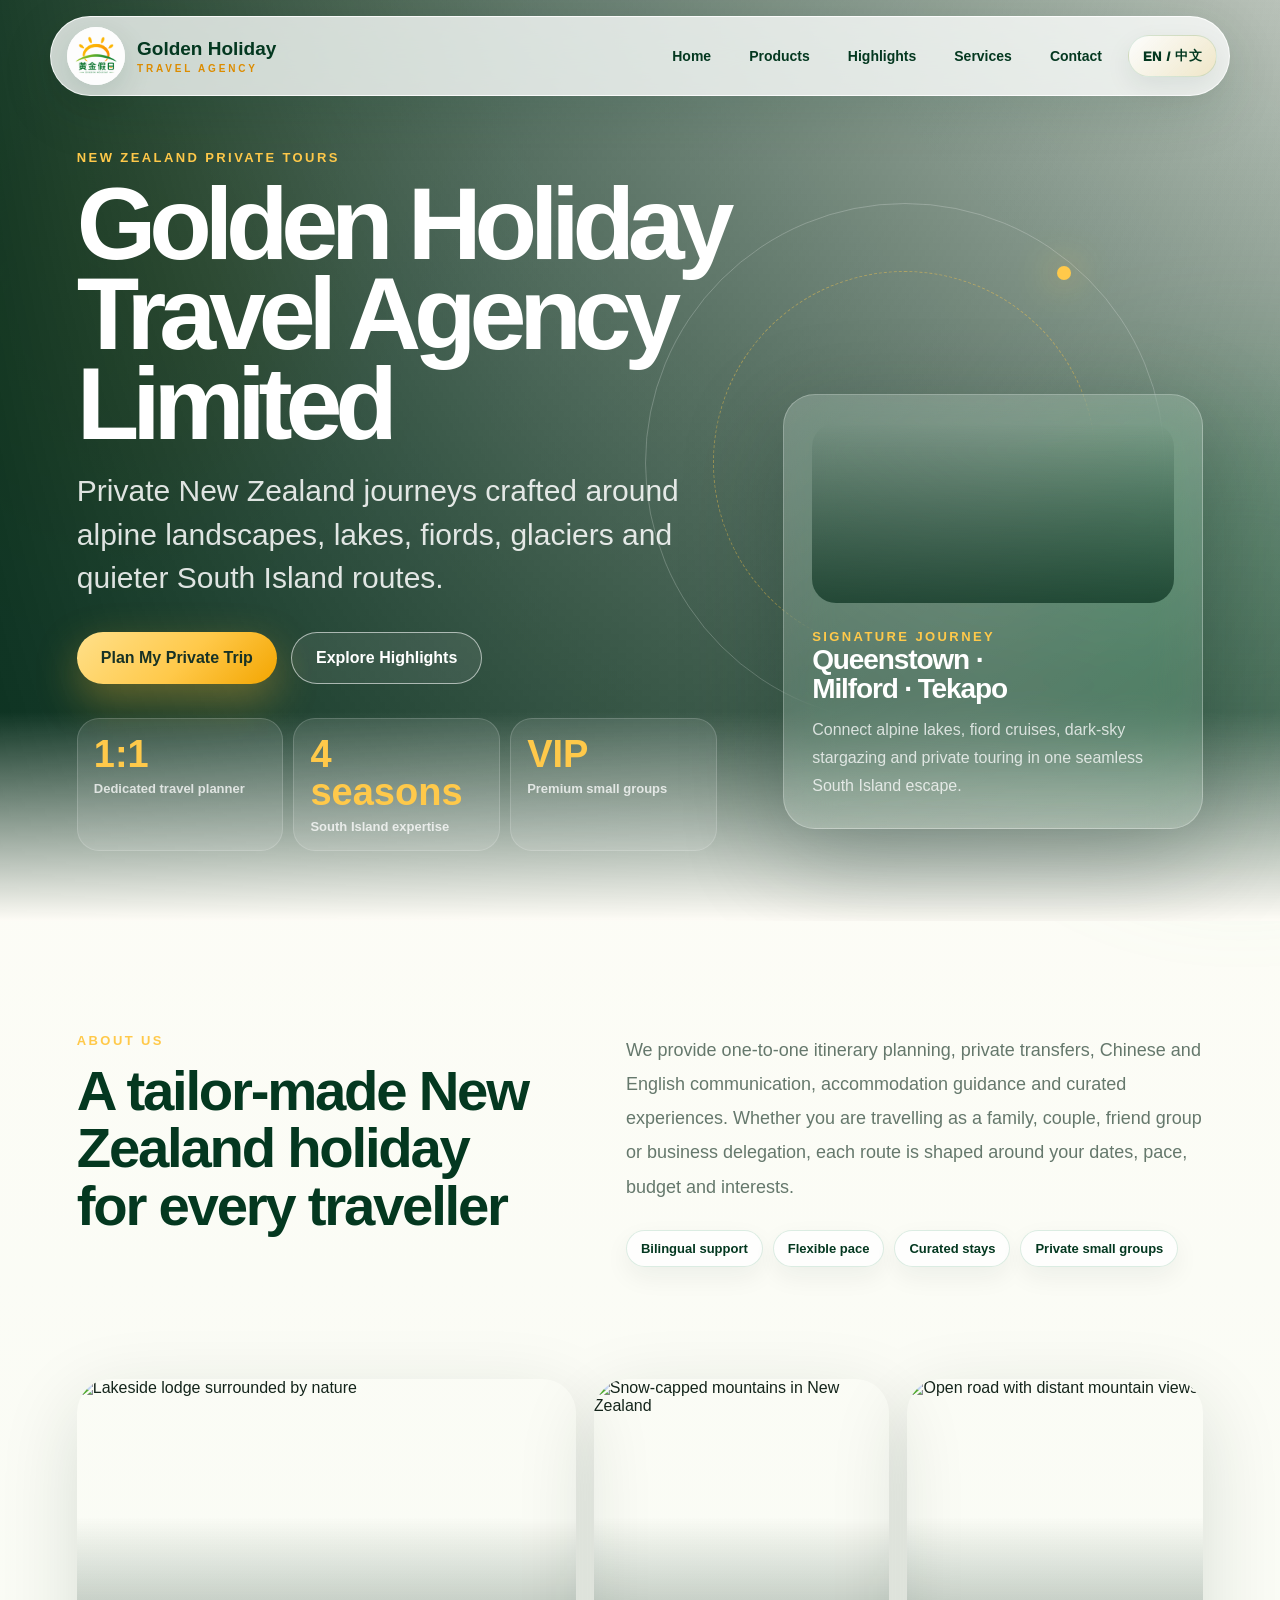
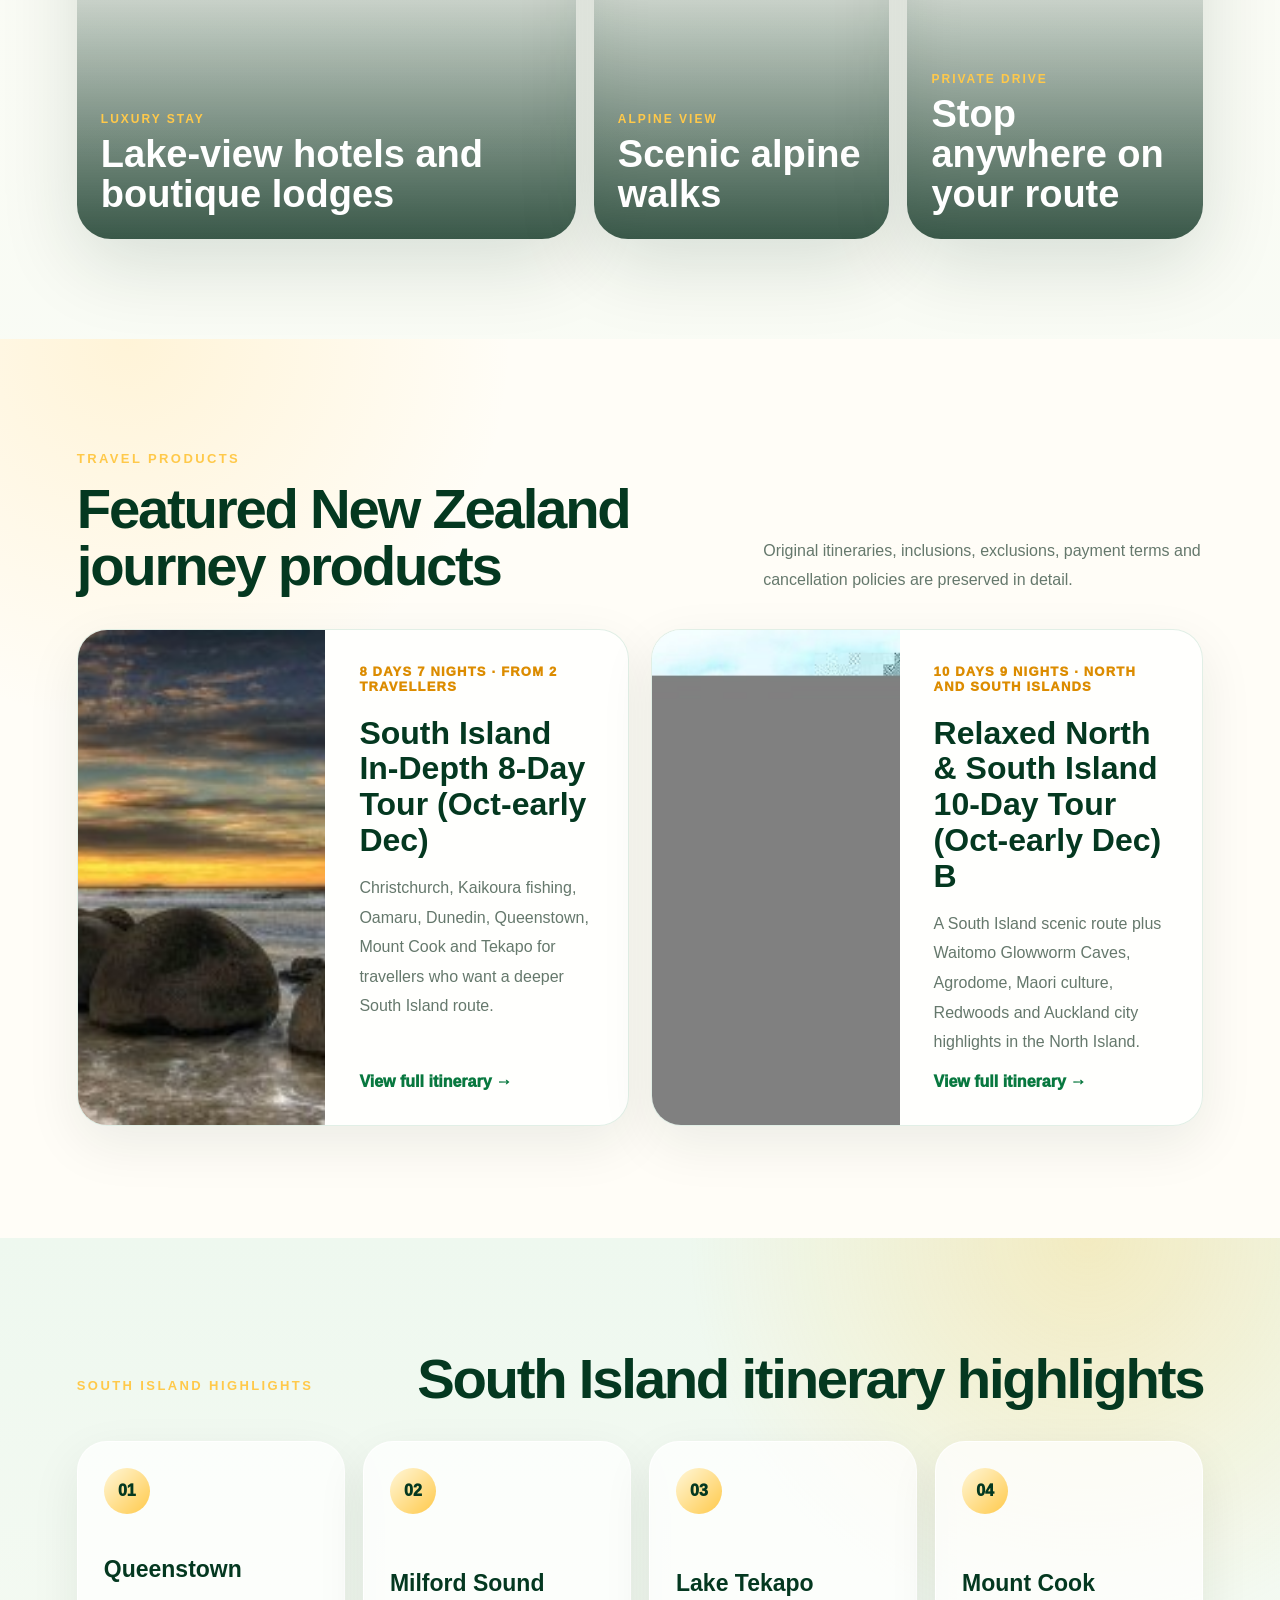
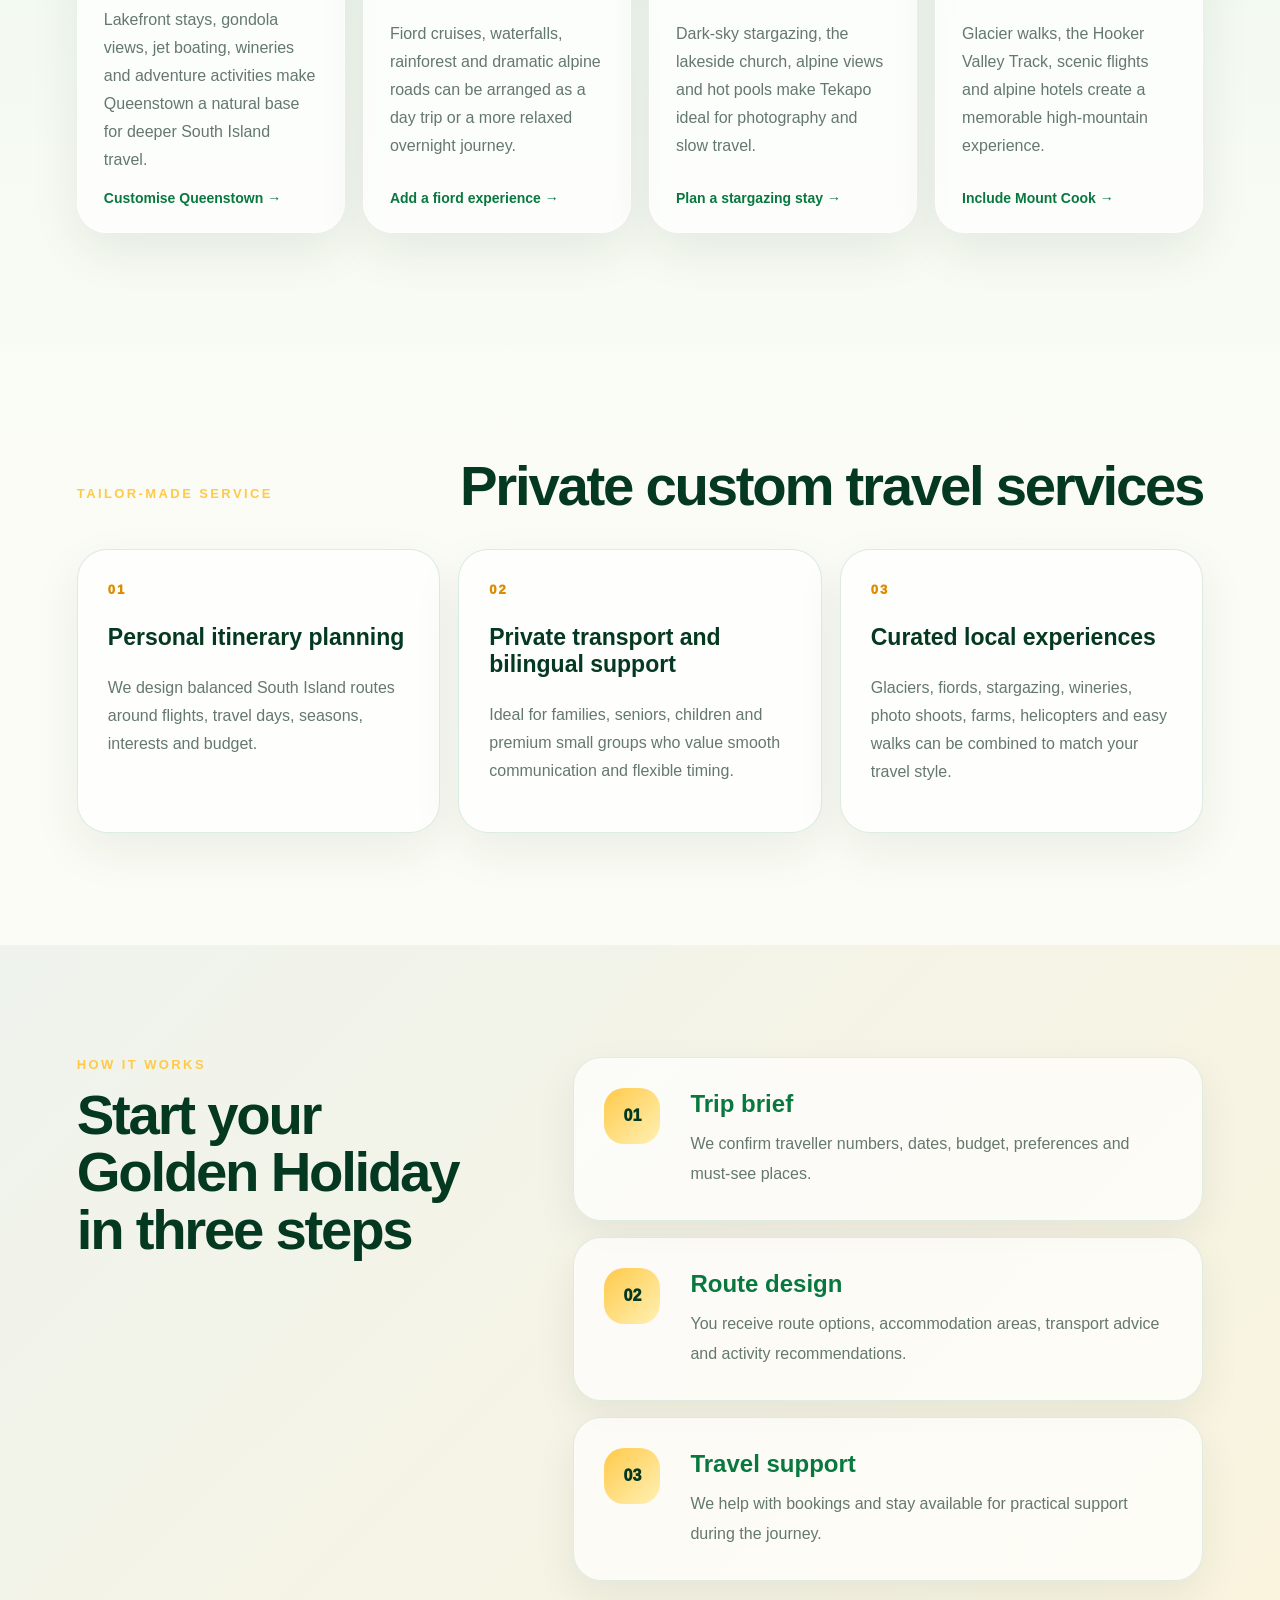
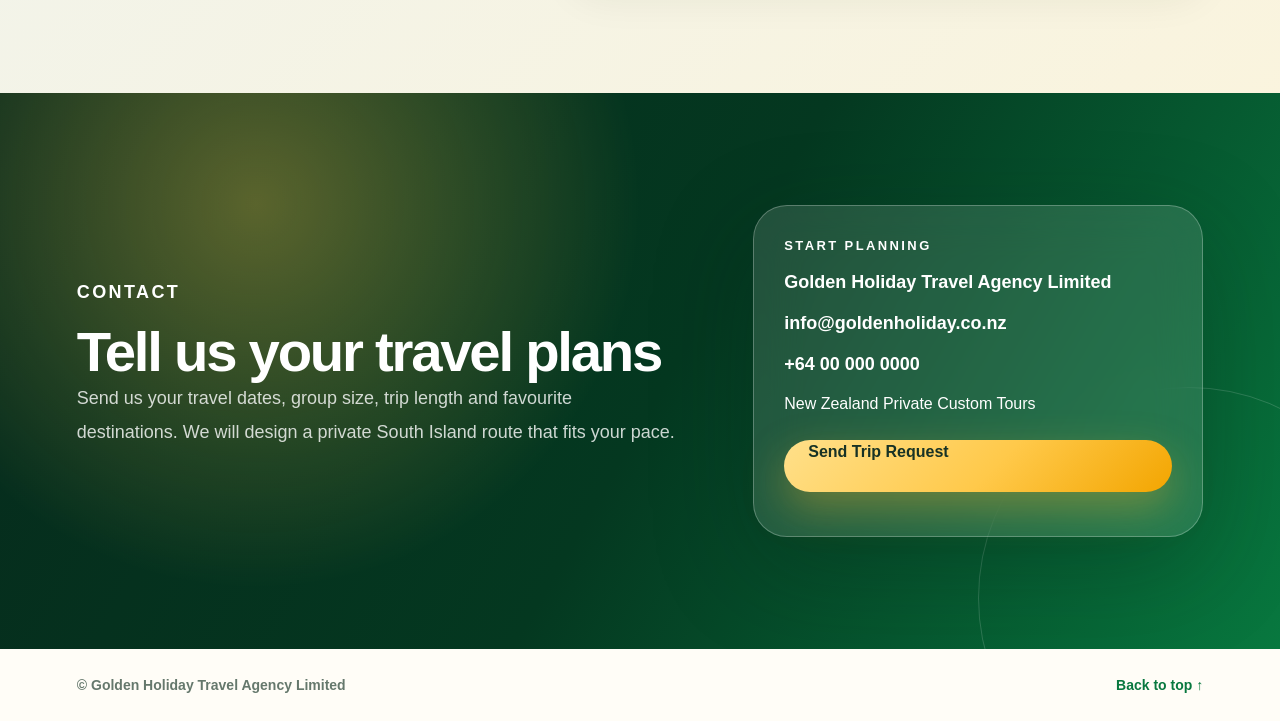
==== commit f82eeaa2: "Add detailed New Zealand tour product pages" ====
--- a/index.html
+++ b/index.html
@@ -25,6 +25,7 @@
     <div class="header-actions">
       <nav aria-label="主要导航" data-i18n-attr="aria-label:nav.aria">
         <a href="#top" data-i18n="nav.home">首页</a>
+        <a href="#products" data-i18n="nav.products">旅游产品</a>
         <a href="#routes" data-i18n="nav.routes">南岛亮点</a>
         <a href="#services" data-i18n="nav.services">定制服务</a>
         <a href="#contact" data-i18n="nav.contact">联系我们</a>
@@ -102,6 +103,36 @@
       </article>
     </section>
 
+    <section id="products" class="products">
+      <div class="section-heading">
+        <div>
+          <p class="section-label" data-i18n="products.label">Travel Products</p>
+          <h2 data-i18n="products.title">精选新西兰深度旅游产品</h2>
+        </div>
+        <p class="section-note" data-i18n="products.note">保留原产品行程、费用包含、不含项目、支付方式与取消条款。</p>
+      </div>
+      <div class="product-grid">
+        <article class="product-card">
+          <img src="assets/products/moeraki-boulders.jpg" alt="摩拉基大圆石海岸风景">
+          <div>
+            <span data-i18n="products.items.0.kicker">8天7晚 · 2人起成行</span>
+            <h3 data-i18n="products.items.0.title">新西兰南岛深度8天（10-12月初）</h3>
+            <p data-i18n="products.items.0.text">基督城、凯库拉海钓、奥马鲁、但尼丁、皇后镇、库克山与蒂卡坡，适合想深度体验南岛风光与特色活动的客人。</p>
+            <a href="south-island-8-days.html" data-i18n="products.items.0.cta">查看完整行程</a>
+          </div>
+        </article>
+        <article class="product-card">
+          <img src="assets/products/tour-wide-detail.jpg" alt="新西兰旅游产品图片">
+          <div>
+            <span data-i18n="products.items.1.kicker">10天9晚 · 南北岛联游</span>
+            <h3 data-i18n="products.items.1.title">新西兰南北岛悠闲玩乐十天深度游（10-12月初）B</h3>
+            <p data-i18n="products.items.1.text">南岛经典自然路线结合北岛怀托摩萤火虫洞、爱歌顿农场、毛利文化村、红杉树林与奥克兰城市观光。</p>
+            <a href="north-south-islands-10-days.html" data-i18n="products.items.1.cta">查看完整行程</a>
+          </div>
+        </article>
+      </div>
+    </section>
+
     <section id="routes" class="feature-band">
       <div class="section-heading">
         <p class="section-label" data-i18n="routes.label">South Island Highlights</p>
--- a/styles.css
+++ b/styles.css
@@ -406,6 +406,11 @@
 .services,
 .process,
 .contact,
+.products,
+.product-route-summary,
+.product-gallery,
+.product-itinerary,
+.product-policies,
 .showcase,
 .site-footer {
   padding-inline: clamp(20px, 6vw, 82px);
@@ -413,6 +418,10 @@
 
 .intro,
 .feature-band,
+.products,
+.product-route-summary,
+.product-itinerary,
+.product-policies,
 .services,
 .process,
 .contact {
@@ -520,6 +529,79 @@
   margin: 8px 0 0;
   font-size: clamp(24px, 3vw, 38px);
   line-height: 1.05;
+}
+
+.products {
+  background:
+    radial-gradient(circle at 10% 0%, rgba(255, 201, 74, 0.18), transparent 24rem),
+    var(--paper);
+}
+
+.section-note {
+  max-width: 440px;
+  margin: 0;
+  color: var(--muted);
+  font-size: 16px;
+  line-height: 1.8;
+}
+
+.product-grid {
+  display: grid;
+  grid-template-columns: repeat(2, minmax(0, 1fr));
+  gap: 22px;
+}
+
+.product-card {
+  display: grid;
+  grid-template-columns: minmax(180px, 0.9fr) minmax(0, 1.1fr);
+  min-height: 360px;
+  border: 1px solid rgba(8, 120, 63, 0.12);
+  border-radius: 30px;
+  background: rgba(255, 255, 255, 0.78);
+  box-shadow: 0 18px 54px rgba(7, 42, 28, 0.08);
+  overflow: hidden;
+}
+
+.product-card img {
+  width: 100%;
+  height: 100%;
+  object-fit: cover;
+}
+
+.product-card div {
+  display: flex;
+  flex-direction: column;
+  padding: clamp(24px, 3vw, 34px);
+}
+
+.product-card span {
+  color: var(--gold-deep);
+  font-size: 13px;
+  font-weight: 950;
+  letter-spacing: 1.2px;
+  text-transform: uppercase;
+}
+
+.product-card h3 {
+  margin: 22px 0 14px;
+  color: var(--green-deep);
+  font-size: clamp(23px, 2.5vw, 34px);
+  line-height: 1.12;
+}
+
+.product-card p {
+  color: var(--muted);
+  line-height: 1.85;
+}
+
+.product-card a {
+  margin-top: auto;
+  color: var(--green);
+  font-weight: 950;
+}
+
+.product-card a::after {
+  content: " →";
 }
 
 .feature-band {
@@ -802,6 +884,199 @@
   color: var(--green);
 }
 
+.product-page {
+  background: #fffdf7;
+}
+
+.product-site-header {
+  position: sticky;
+  transform: none;
+  left: auto;
+  margin: 16px auto 0;
+}
+
+.product-hero-detail {
+  display: grid;
+  grid-template-columns: minmax(300px, 0.9fr) minmax(320px, 1.1fr);
+  gap: clamp(28px, 6vw, 76px);
+  align-items: center;
+  padding: 66px clamp(20px, 6vw, 82px) clamp(62px, 8vw, 96px);
+}
+
+.product-hero-image {
+  min-height: clamp(360px, 48vw, 620px);
+  border-radius: 34px;
+  overflow: hidden;
+  box-shadow: var(--shadow);
+}
+
+.product-hero-image img {
+  width: 100%;
+  height: 100%;
+  object-fit: cover;
+}
+
+.product-hero-copy h1 {
+  max-width: 980px;
+  color: var(--green-deep);
+  font-size: clamp(38px, 5vw, 74px);
+  line-height: 1;
+  letter-spacing: -0.045em;
+}
+
+.product-hero-copy p {
+  color: var(--muted);
+  font-size: clamp(18px, 2vw, 24px);
+  line-height: 1.75;
+}
+
+.product-facts {
+  display: flex;
+  flex-wrap: wrap;
+  gap: 10px;
+  margin: 28px 0;
+  padding: 0;
+  list-style: none;
+}
+
+.product-facts li {
+  padding: 10px 14px;
+  color: var(--green-deep);
+  font-size: 14px;
+  font-weight: 900;
+  border: 1px solid var(--line);
+  border-radius: 999px;
+  background: #fff;
+}
+
+.product-route-summary {
+  background:
+    linear-gradient(135deg, rgba(8, 120, 63, 0.08), rgba(255, 201, 74, 0.16)),
+    #f7fbf4;
+}
+
+.product-route-summary h2 {
+  max-width: 1120px;
+  font-size: clamp(28px, 3.4vw, 48px);
+  line-height: 1.25;
+}
+
+.product-gallery {
+  display: grid;
+  grid-template-columns: 1.2fr repeat(3, minmax(0, 0.8fr));
+  gap: 16px;
+  padding-block: clamp(46px, 6vw, 72px);
+}
+
+.product-gallery img {
+  width: 100%;
+  height: clamp(230px, 24vw, 360px);
+  object-fit: cover;
+  border-radius: 26px;
+  box-shadow: 0 14px 40px rgba(7, 42, 28, 0.08);
+  background: #eef8ef;
+}
+
+.product-gallery img:first-child {
+  grid-row: span 2;
+  height: 100%;
+  min-height: clamp(480px, 48vw, 736px);
+}
+
+.product-itinerary {
+  background: var(--paper);
+}
+
+.day-list {
+  display: grid;
+  gap: 18px;
+}
+
+.day-card {
+  display: grid;
+  grid-template-columns: 118px minmax(0, 1fr);
+  gap: clamp(18px, 3vw, 34px);
+  padding: clamp(22px, 3vw, 34px);
+  border: 1px solid var(--line);
+  border-radius: 28px;
+  background: rgba(255, 255, 255, 0.82);
+  box-shadow: 0 16px 44px rgba(7, 42, 28, 0.06);
+}
+
+.day-index {
+  display: grid;
+  place-items: center;
+  align-self: start;
+  min-height: 70px;
+  padding: 14px;
+  color: var(--green-deep);
+  font-weight: 950;
+  border-radius: 22px;
+  background: linear-gradient(135deg, #fff2bd, var(--gold));
+}
+
+.day-card h3,
+.policy-block h3 {
+  margin: 0 0 16px;
+  color: var(--green-deep);
+  font-size: clamp(22px, 2.2vw, 30px);
+  line-height: 1.25;
+}
+
+.day-body p,
+.policy-block li {
+  color: var(--ink);
+  font-size: 16px;
+  line-height: 1.9;
+  overflow-wrap: anywhere;
+}
+
+.day-body p {
+  margin-bottom: 12px;
+}
+
+.day-body .bullet {
+  padding-left: 1.2em;
+  text-indent: -1.2em;
+}
+
+.day-meta {
+  margin: 18px 0 0;
+  padding: 14px 16px;
+  color: var(--green-deep);
+  font-weight: 850;
+  line-height: 1.7;
+  border-radius: 18px;
+  background: var(--green-soft);
+}
+
+.product-policies {
+  background:
+    radial-gradient(circle at 86% 10%, rgba(255, 201, 74, 0.2), transparent 24rem),
+    #f8fbf4;
+}
+
+.policy-grid {
+  display: grid;
+  grid-template-columns: repeat(2, minmax(0, 1fr));
+  gap: 18px;
+}
+
+.policy-block {
+  padding: clamp(22px, 3vw, 30px);
+  border: 1px solid var(--line);
+  border-radius: 28px;
+  background: rgba(255, 255, 255, 0.8);
+  box-shadow: 0 16px 44px rgba(7, 42, 28, 0.06);
+}
+
+.policy-block ul {
+  display: grid;
+  gap: 10px;
+  margin: 0;
+  padding-left: 20px;
+}
+
 @keyframes slowZoom {
   from { transform: scale(1.03); }
   to { transform: scale(1.1); }
@@ -848,6 +1123,24 @@
     grid-template-columns: repeat(2, minmax(0, 1fr));
   }
 
+  .product-grid,
+  .product-hero-detail,
+  .policy-grid {
+    grid-template-columns: 1fr;
+  }
+
+  .product-card {
+    grid-template-columns: 1fr;
+  }
+
+  .product-card img {
+    height: 320px;
+  }
+
+  .product-gallery {
+    grid-template-columns: repeat(2, minmax(0, 1fr));
+  }
+
   .showcase {
     grid-template-columns: 1fr 1fr;
   }
@@ -940,8 +1233,24 @@
 
   .hero-stats,
   .route-grid,
+  .product-grid,
+  .product-gallery,
   .showcase {
     grid-template-columns: 1fr;
+  }
+
+  .product-hero-detail {
+    padding-top: 34px;
+  }
+
+  .product-hero-image {
+    min-height: 320px;
+  }
+
+  .product-gallery img,
+  .product-gallery img:first-child {
+    height: 320px;
+    min-height: 0;
   }
 
   .hero-card::before {
@@ -964,6 +1273,14 @@
   .process li {
     grid-template-columns: 56px minmax(0, 1fr);
     gap: 16px;
+  }
+
+  .day-card {
+    grid-template-columns: 1fr;
+  }
+
+  .day-index {
+    justify-self: start;
   }
 
   .process li::before {
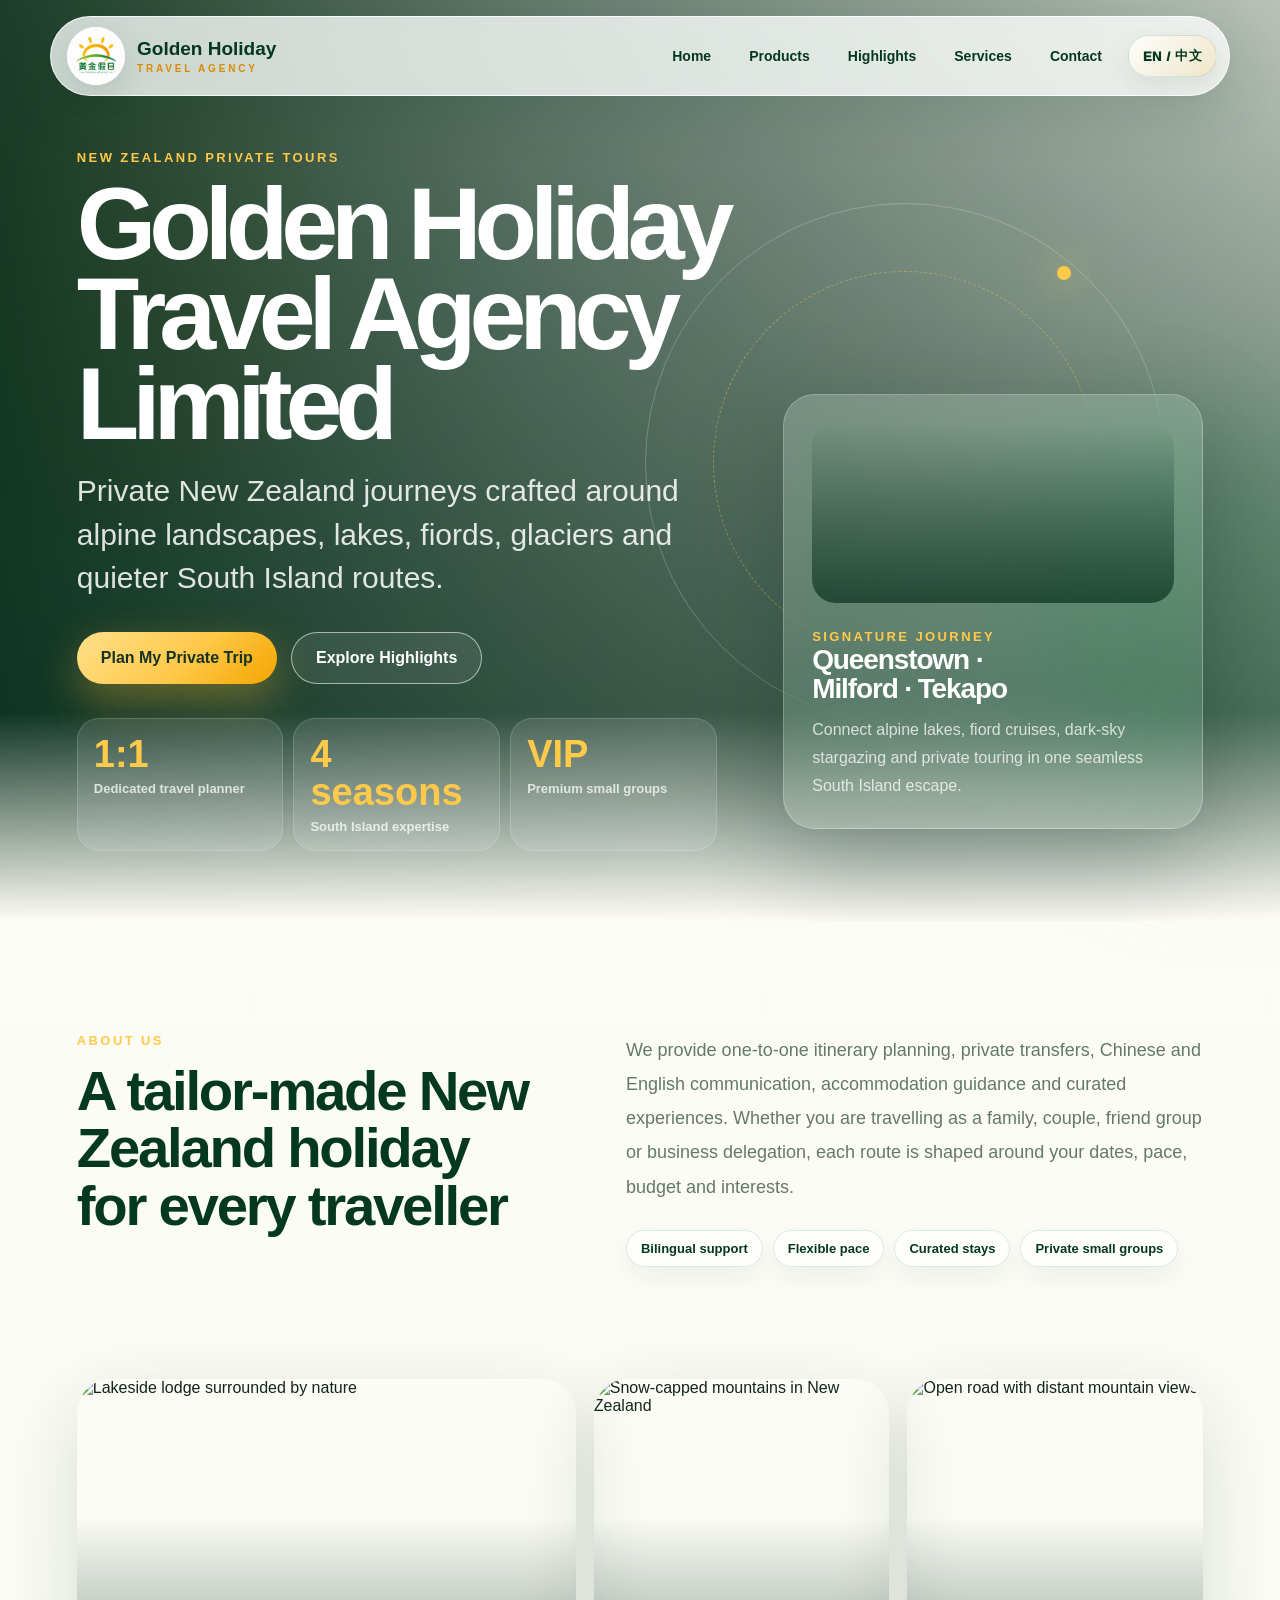
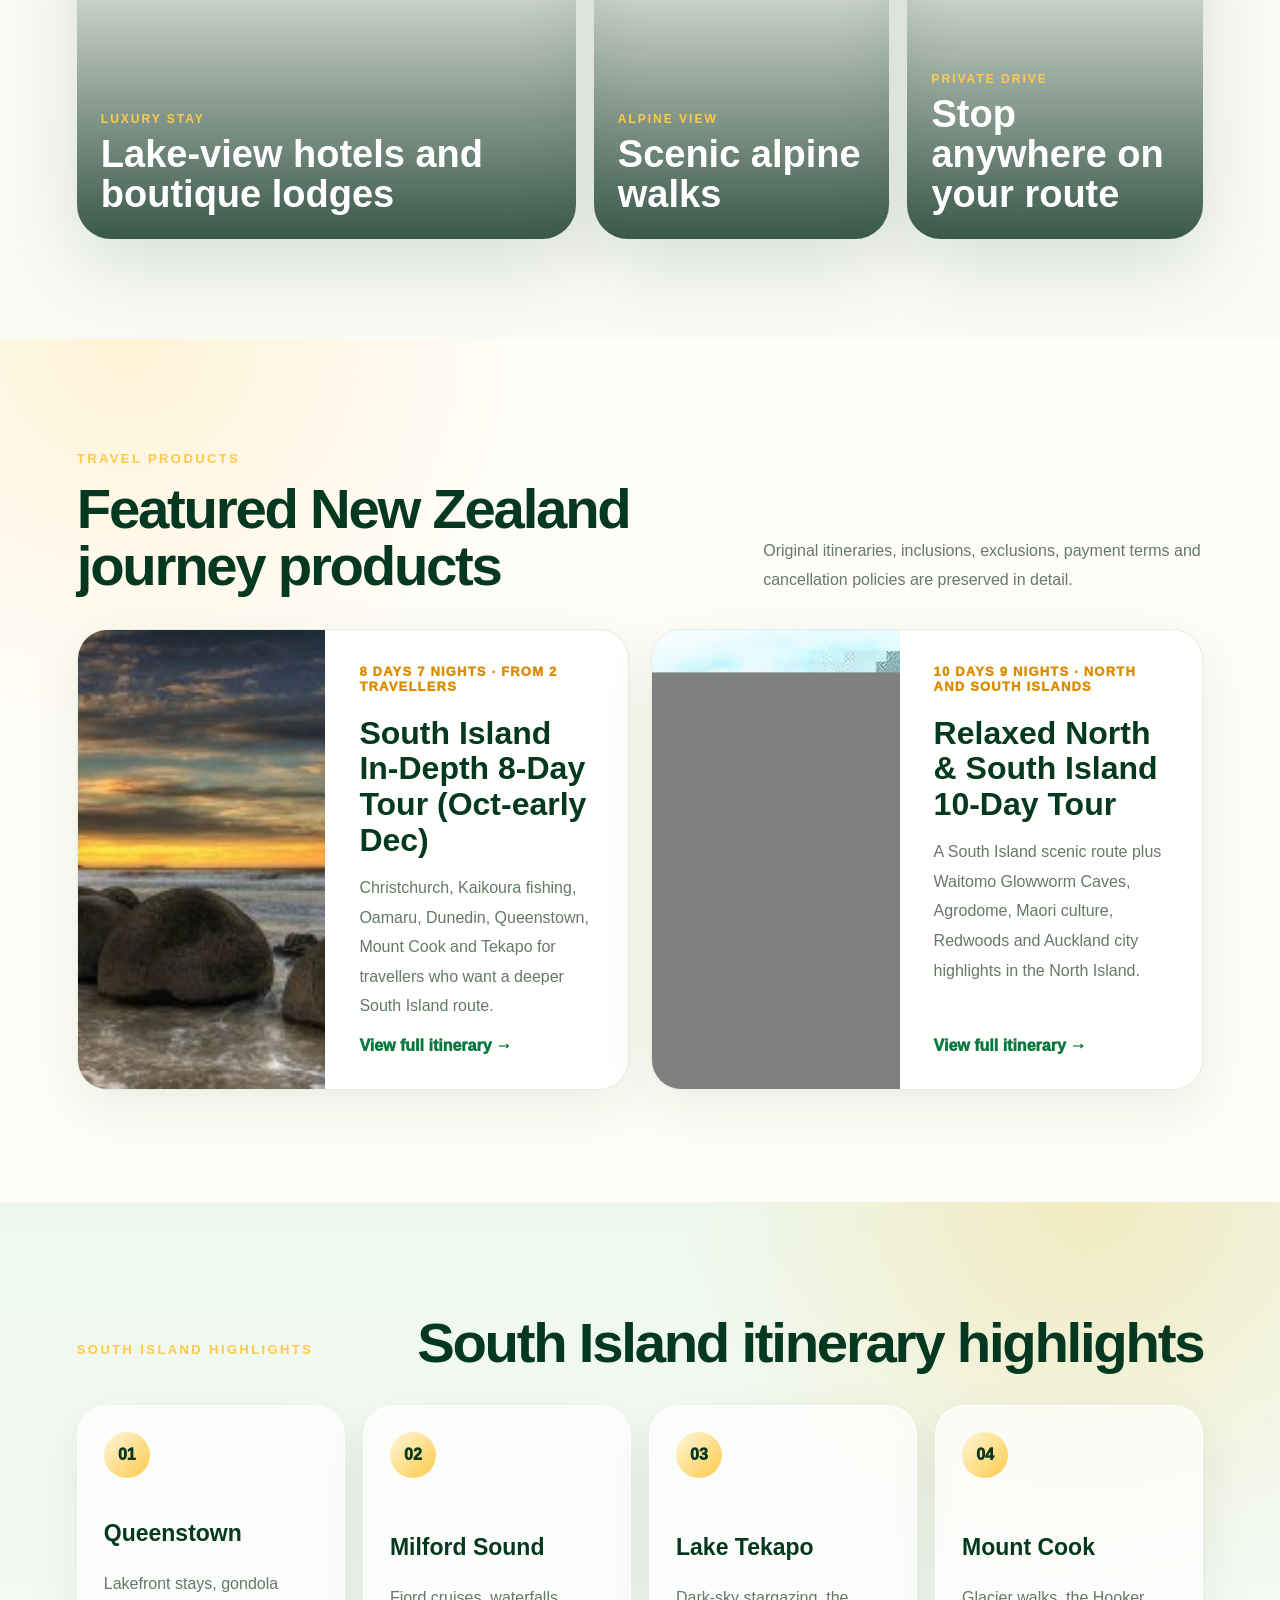
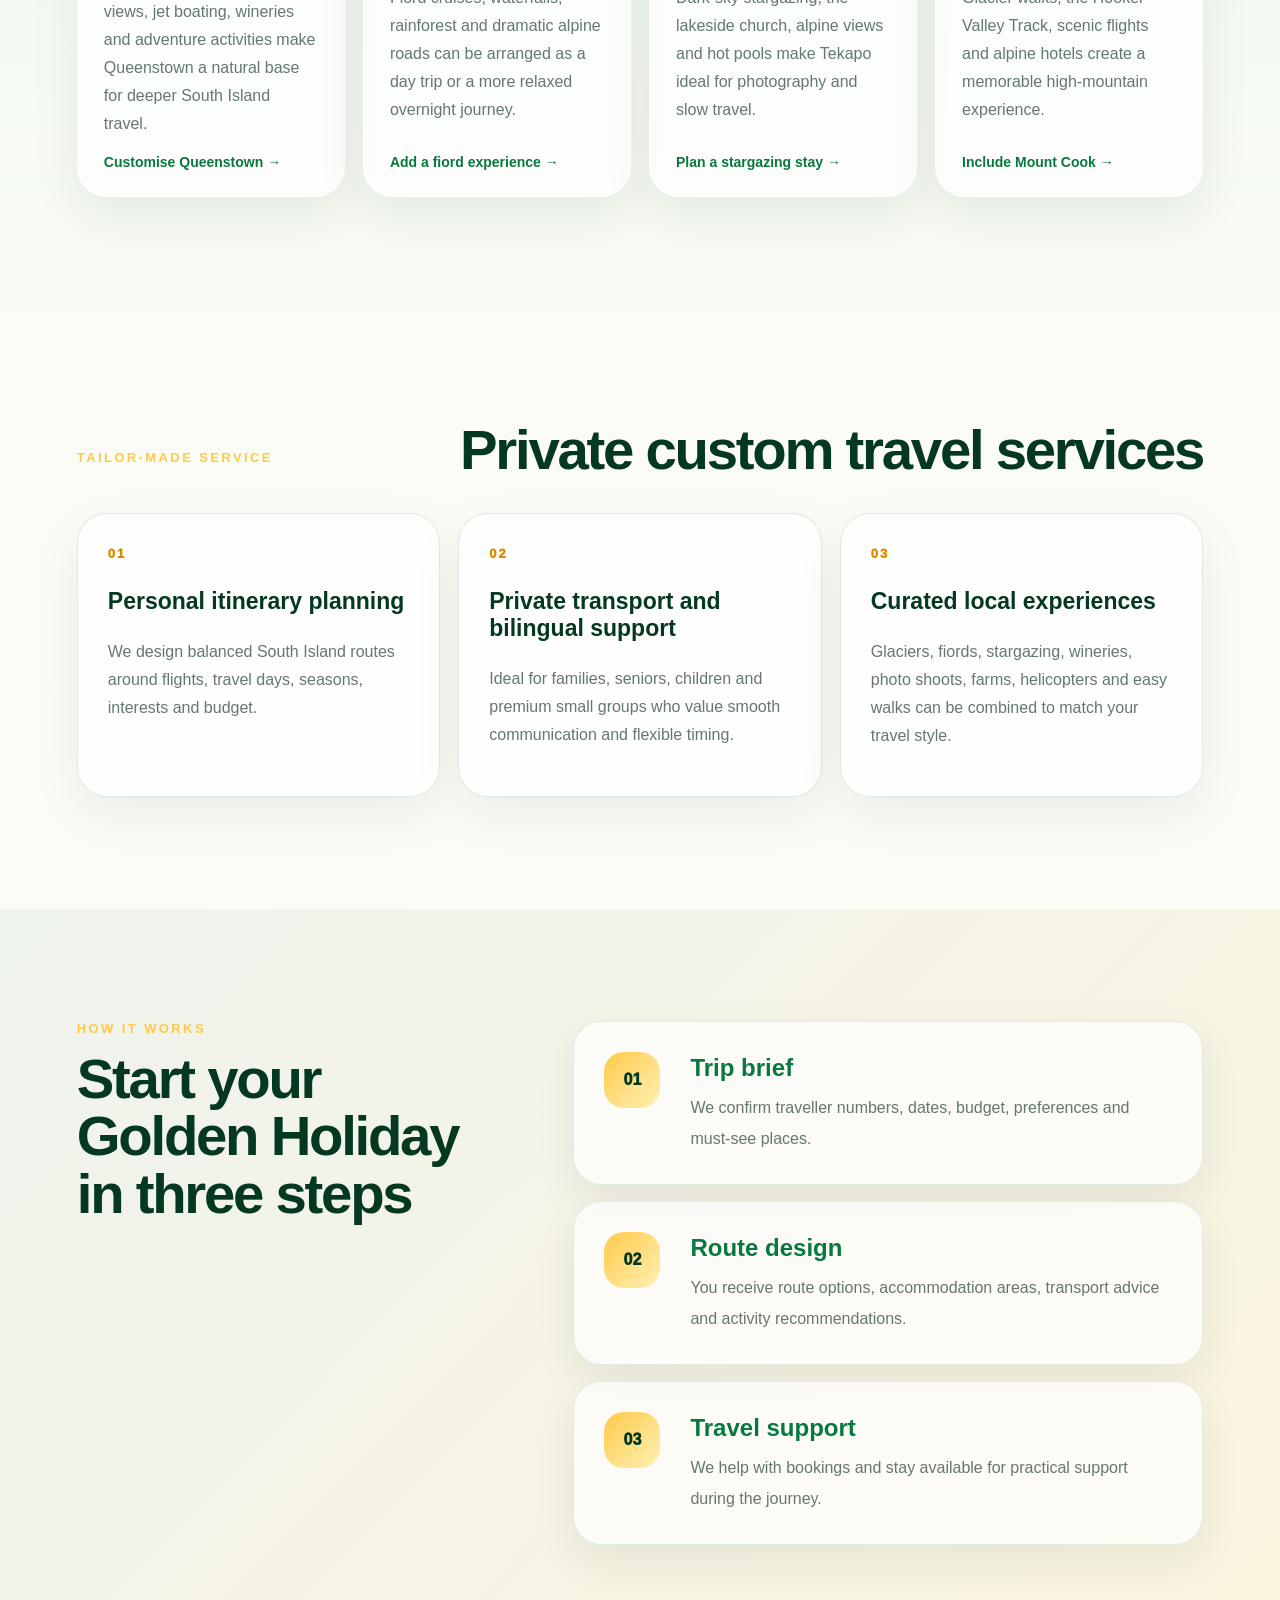
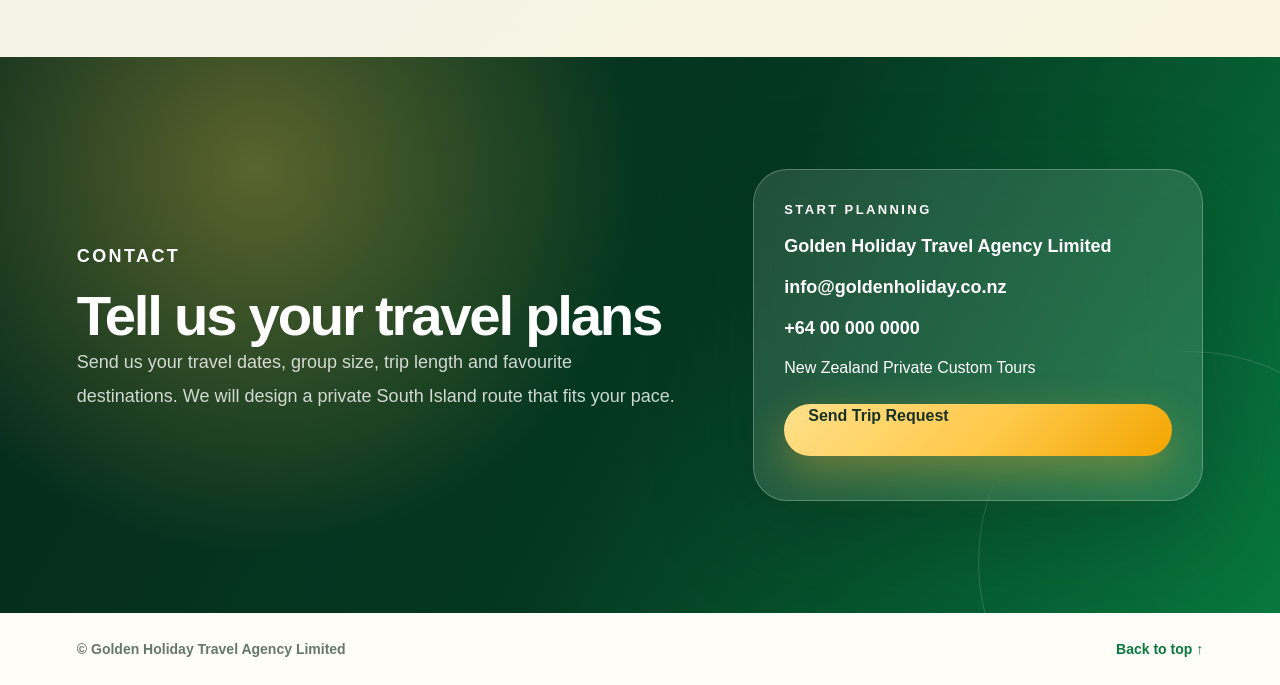
==== commit 2b463da8: "Clean up north-south tour title" ====
--- a/index.html
+++ b/index.html
@@ -125,7 +125,7 @@
           <img src="assets/products/tour-wide-detail.jpg" alt="新西兰旅游产品图片">
           <div>
             <span data-i18n="products.items.1.kicker">10天9晚 · 南北岛联游</span>
-            <h3 data-i18n="products.items.1.title">新西兰南北岛悠闲玩乐十天深度游（10-12月初）B</h3>
+            <h3 data-i18n="products.items.1.title">新西兰南北岛悠闲玩乐十天深度游</h3>
             <p data-i18n="products.items.1.text">南岛经典自然路线结合北岛怀托摩萤火虫洞、爱歌顿农场、毛利文化村、红杉树林与奥克兰城市观光。</p>
             <a href="north-south-islands-10-days.html" data-i18n="products.items.1.cta">查看完整行程</a>
           </div>
